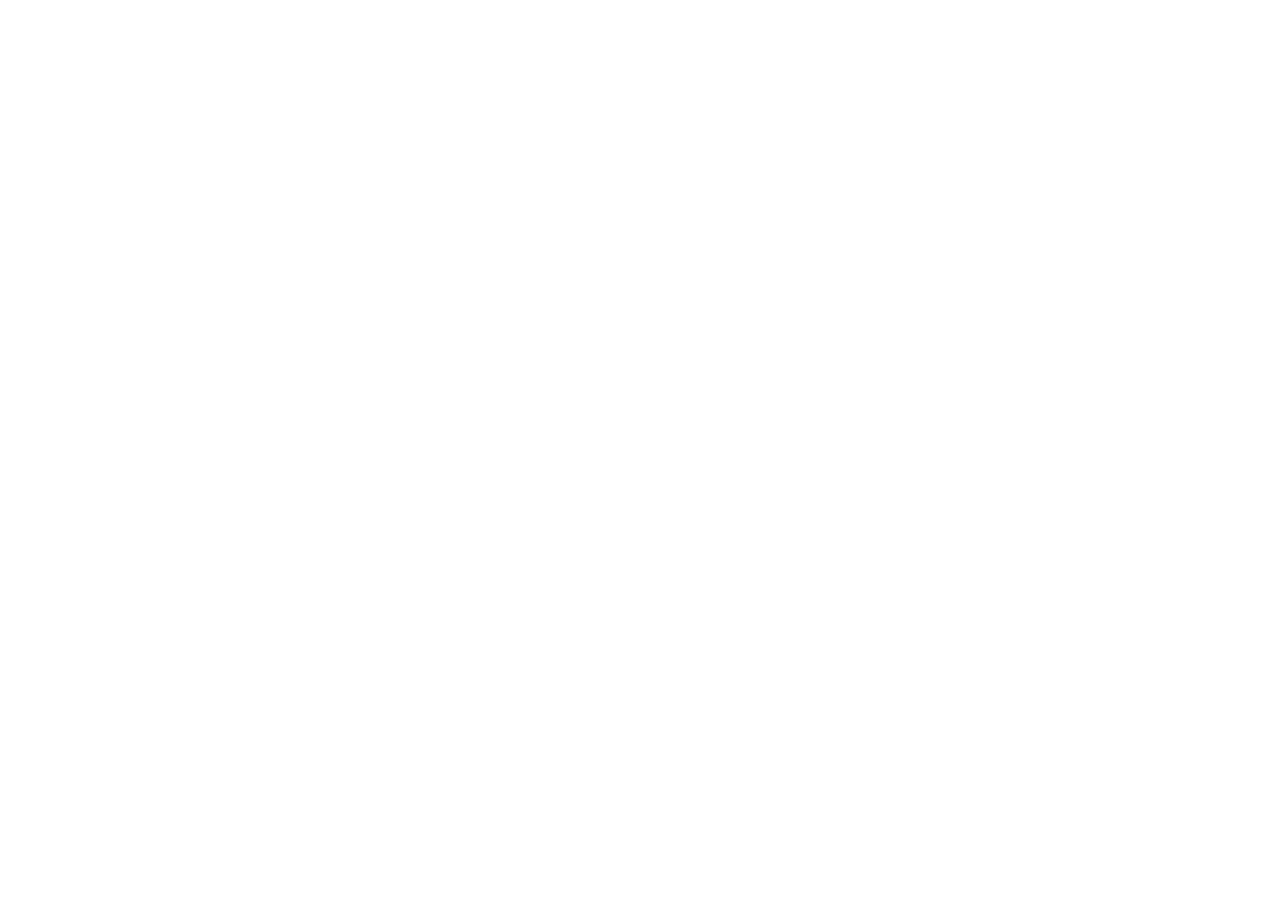
==== index.html @ 7e4e12e6 "初始化" ====
<!DOCTYPE html>
<html lang="en">
<head>
    <meta charset="UTF-8">
    <meta name="viewport" content="width=device-width, initial-scale=1.0">
    <title>Document</title>
</head>
<body>
    
</body>
</html>
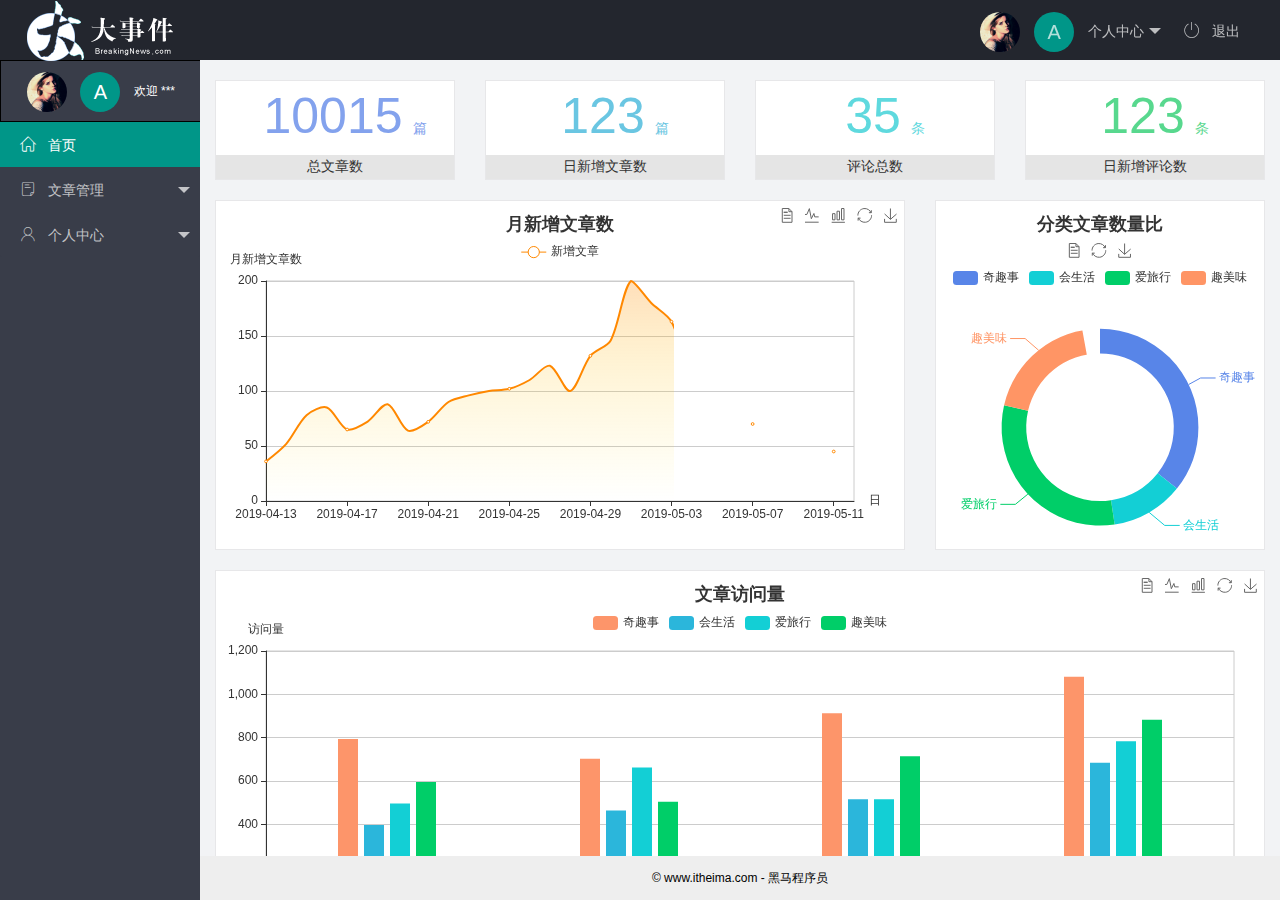
==== commit 80a25590: "主页功能完成" ====
--- a/index.html
+++ b/index.html
@@ -1,11 +1,127 @@
 <!DOCTYPE html>
-<html lang="en">
+<html>
+
 <head>
-    <meta charset="UTF-8">
-    <meta name="viewport" content="width=device-width, initial-scale=1.0">
-    <title>Document</title>
+    <meta charset="utf-8">
+    <meta name="viewport" content="width=device-width, initial-scale=1, maximum-scale=1">
+    <title>大事件-后台主页</title>
+    <!-- 引入 layui.css -->
+    <link rel="stylesheet" href="/assets/lib/layui/css/layui.css">
+    <!-- 引入第三方 图标字体样式 -->
+    <link rel="stylesheet" href="/assets/fonts/iconfont.css">
+    <!-- 引入首页 css -->
+    <link rel="stylesheet" href="/assets/css/index.css">
 </head>
-<body>
-    
+
+<body class="layui-layout-body">
+    <div class="layui-layout layui-layout-admin">
+        <div class="layui-header">
+            <!-- 1. -->
+            <div class="layui-logo">
+                <img src="/assets/images/logo.png" alt="">
+            </div>
+            <!-- 3.头部区域（可配合layui已有的水平导航） -->
+            <ul class="layui-nav layui-layout-right">
+                <li class="layui-nav-item">
+                    <!-- 头像部分 -->
+                    <a href="javascript:;" class="userinfo">
+                        <img src="/assets/images/sample.jpg" class="layui-nav-img">
+                        <span class="text-avatar">A</span>
+                        个人中心
+                       
+                    </a>
+                    <dl class="layui-nav-child">
+                        <dd><a href="">基本资料</a></dd>
+                        <dd><a href="">更换头像</a></dd>
+                        <dd><a href="">重置密码</a></dd>
+                    </dl>
+                </li>
+                <li class="layui-nav-item">
+                    <a href="javascript:;" id="btnLogout">
+                        <span class="iconfont icon-tuichu"></span>
+                        退出
+                    </a>
+                </li>
+            </ul>
+        </div>
+
+        <div class="layui-side layui-bg-black">
+            <div class="layui-side-scroll">
+                 <!-- 头像部分 -->
+                <div  class="userinfo">
+                    <img src="/assets/images/sample.jpg" class="layui-nav-img">
+                    <span class="text-avatar">A</span>
+                    <span id="welcome"> 欢迎 ***</span>
+                </div>
+                <!-- 左侧导航区域（可配合layui已有的垂直导航） -->
+                <ul class="layui-nav layui-nav-tree" lay-shrink="all">
+                    <li class="layui-nav-item layui-this">
+                        <a href="/home/dashboard.html" target="fm">
+                            <span class="iconfont icon-home"></span>
+                            首页
+                        </a>
+                    </li>
+                    <!-- 删除类，不让默认展开：layui-nav-itemed -->
+                    <li class="layui-nav-item">
+                        <a class="" href="javascript:;">
+                            <span class="iconfont icon-16"></span>
+                            文章管理
+                        </a>
+                        <dl class="layui-nav-child">
+                            <dd>
+                                <a href="javascript:;"><i class="layui-icon layui-icon-app"></i>文章类别</a>
+                            </dd>
+                            <dd>
+                                <a href="javascript:;"><i class="layui-icon layui-icon-app"></i>文章列表</a>
+                            </dd>
+                            <dd>
+                                <a href="javascript:;"><i class="layui-icon layui-icon-app"></i>文章发布</a>
+                            </dd>
+                        </dl>
+                    </li>
+                    <li class="layui-nav-item">
+                        <a href="javascript:;">
+                            <span class="iconfont icon-user"></span>
+                            个人中心
+                        </a>
+                        <dl class="layui-nav-child">
+                            <dd>
+                                <a href="javascript:;"><i class="layui-icon layui-icon-app"></i>基本资料</a>
+                            </dd>
+                            <dd>
+                                <a href="javascript:;"><i class="layui-icon layui-icon-app"></i>更换头像</a>
+                            </dd>
+                            <dd>
+                                <a href="javascript:;"><i class="layui-icon layui-icon-app"></i>重置密码</a>
+                            </dd>
+                        </dl>
+                    </li>
+                </ul>
+            </div>
+        </div>
+
+        <div class="layui-body">
+            <!-- 内容主体区域 -->
+            <iframe name="fm" src="/home/dashboard.html" frameborder="0"></iframe>
+        </div>
+
+        <div class="layui-footer">
+            <!-- 底部固定区域 -->
+            © www.itheima.com - 黑马程序员
+        </div>
+    </div>
+
+    <!-- 1.引入 layui.all.js -->
+    <script src="/assets/lib/layui/layui.all.js"></script>
+
+      <!-- 引入jQuery -->
+    <script src="/assets/lib/jquery.js"></script>
+     
+      <!-- 引入webapi -->
+      <script src="/assets/js/baseAPI.js"></script>
+
+       <!-- 引入本地的对应的js -->
+       <script src="/assets/js/index.js"></script>
 </body>
+
 </html>--- a/assets/lib/layui/css/layui.css
+++ b/assets/lib/layui/css/layui.css
@@ -0,0 +1,2 @@
+/** layui-v2.5.5 MIT License By https://www.layui.com */
+ .layui-inline,img{display:inline-block;vertical-align:middle}h1,h2,h3,h4,h5,h6{font-weight:400}.layui-edge,.layui-header,.layui-inline,.layui-main{position:relative}.layui-body,.layui-edge,.layui-elip{overflow:hidden}.layui-btn,.layui-edge,.layui-inline,img{vertical-align:middle}.layui-btn,.layui-disabled,.layui-icon,.layui-unselect{-moz-user-select:none;-webkit-user-select:none;-ms-user-select:none}.layui-elip,.layui-form-checkbox span,.layui-form-pane .layui-form-label{text-overflow:ellipsis;white-space:nowrap}.layui-breadcrumb,.layui-tree-btnGroup{visibility:hidden}blockquote,body,button,dd,div,dl,dt,form,h1,h2,h3,h4,h5,h6,input,li,ol,p,pre,td,textarea,th,ul{margin:0;padding:0;-webkit-tap-highlight-color:rgba(0,0,0,0)}a:active,a:hover{outline:0}img{border:none}li{list-style:none}table{border-collapse:collapse;border-spacing:0}h4,h5,h6{font-size:100%}button,input,optgroup,option,select,textarea{font-family:inherit;font-size:inherit;font-style:inherit;font-weight:inherit;outline:0}pre{white-space:pre-wrap;white-space:-moz-pre-wrap;white-space:-pre-wrap;white-space:-o-pre-wrap;word-wrap:break-word}body{line-height:24px;font:14px Helvetica Neue,Helvetica,PingFang SC,Tahoma,Arial,sans-serif}hr{height:1px;margin:10px 0;border:0;clear:both}a{color:#333;text-decoration:none}a:hover{color:#777}a cite{font-style:normal;*cursor:pointer}.layui-border-box,.layui-border-box *{box-sizing:border-box}.layui-box,.layui-box *{box-sizing:content-box}.layui-clear{clear:both;*zoom:1}.layui-clear:after{content:'\20';clear:both;*zoom:1;display:block;height:0}.layui-inline{*display:inline;*zoom:1}.layui-edge{display:inline-block;width:0;height:0;border-width:6px;border-style:dashed;border-color:transparent}.layui-edge-top{top:-4px;border-bottom-color:#999;border-bottom-style:solid}.layui-edge-right{border-left-color:#999;border-left-style:solid}.layui-edge-bottom{top:2px;border-top-color:#999;border-top-style:solid}.layui-edge-left{border-right-color:#999;border-right-style:solid}.layui-disabled,.layui-disabled:hover{color:#d2d2d2!important;cursor:not-allowed!important}.layui-circle{border-radius:100%}.layui-show{display:block!important}.layui-hide{display:none!important}@font-face{font-family:layui-icon;src:url(../font/iconfont.eot?v=250);src:url(../font/iconfont.eot?v=250#iefix) format('embedded-opentype'),url(../font/iconfont.woff2?v=250) format('woff2'),url(../font/iconfont.woff?v=250) format('woff'),url(../font/iconfont.ttf?v=250) format('truetype'),url(../font/iconfont.svg?v=250#layui-icon) format('svg')}.layui-icon{font-family:layui-icon!important;font-size:16px;font-style:normal;-webkit-font-smoothing:antialiased;-moz-osx-font-smoothing:grayscale}.layui-icon-reply-fill:before{content:"\e611"}.layui-icon-set-fill:before{content:"\e614"}.layui-icon-menu-fill:before{content:"\e60f"}.layui-icon-search:before{content:"\e615"}.layui-icon-share:before{content:"\e641"}.layui-icon-set-sm:before{content:"\e620"}.layui-icon-engine:before{content:"\e628"}.layui-icon-close:before{content:"\1006"}.layui-icon-close-fill:before{content:"\1007"}.layui-icon-chart-screen:before{content:"\e629"}.layui-icon-star:before{content:"\e600"}.layui-icon-circle-dot:before{content:"\e617"}.layui-icon-chat:before{content:"\e606"}.layui-icon-release:before{content:"\e609"}.layui-icon-list:before{content:"\e60a"}.layui-icon-chart:before{content:"\e62c"}.layui-icon-ok-circle:before{content:"\1005"}.layui-icon-layim-theme:before{content:"\e61b"}.layui-icon-table:before{content:"\e62d"}.layui-icon-right:before{content:"\e602"}.layui-icon-left:before{content:"\e603"}.layui-icon-cart-simple:before{content:"\e698"}.layui-icon-face-cry:before{content:"\e69c"}.layui-icon-face-smile:before{content:"\e6af"}.layui-icon-survey:before{content:"\e6b2"}.layui-icon-tree:before{content:"\e62e"}.layui-icon-upload-circle:before{content:"\e62f"}.layui-icon-add-circle:before{content:"\e61f"}.layui-icon-download-circle:before{content:"\e601"}.layui-icon-templeate-1:before{content:"\e630"}.layui-icon-util:before{content:"\e631"}.layui-icon-face-surprised:before{content:"\e664"}.layui-icon-edit:before{content:"\e642"}.layui-icon-speaker:before{content:"\e645"}.layui-icon-down:before{content:"\e61a"}.layui-icon-file:before{content:"\e621"}.layui-icon-layouts:before{content:"\e632"}.layui-icon-rate-half:before{content:"\e6c9"}.layui-icon-add-circle-fine:before{content:"\e608"}.layui-icon-prev-circle:before{content:"\e633"}.layui-icon-read:before{content:"\e705"}.layui-icon-404:before{content:"\e61c"}.layui-icon-carousel:before{content:"\e634"}.layui-icon-help:before{content:"\e607"}.layui-icon-code-circle:before{content:"\e635"}.layui-icon-water:before{content:"\e636"}.layui-icon-username:before{content:"\e66f"}.layui-icon-find-fill:before{content:"\e670"}.layui-icon-about:before{content:"\e60b"}.layui-icon-location:before{content:"\e715"}.layui-icon-up:before{content:"\e619"}.layui-icon-pause:before{content:"\e651"}.layui-icon-date:before{content:"\e637"}.layui-icon-layim-uploadfile:before{content:"\e61d"}.layui-icon-delete:before{content:"\e640"}.layui-icon-play:before{content:"\e652"}.layui-icon-top:before{content:"\e604"}.layui-icon-friends:before{content:"\e612"}.layui-icon-refresh-3:before{content:"\e9aa"}.layui-icon-ok:before{content:"\e605"}.layui-icon-layer:before{content:"\e638"}.layui-icon-face-smile-fine:before{content:"\e60c"}.layui-icon-dollar:before{content:"\e659"}.layui-icon-group:before{content:"\e613"}.layui-icon-layim-download:before{content:"\e61e"}.layui-icon-picture-fine:before{content:"\e60d"}.layui-icon-link:before{content:"\e64c"}.layui-icon-diamond:before{content:"\e735"}.layui-icon-log:before{content:"\e60e"}.layui-icon-rate-solid:before{content:"\e67a"}.layui-icon-fonts-del:before{content:"\e64f"}.layui-icon-unlink:before{content:"\e64d"}.layui-icon-fonts-clear:before{content:"\e639"}.layui-icon-triangle-r:before{content:"\e623"}.layui-icon-circle:before{content:"\e63f"}.layui-icon-radio:before{content:"\e643"}.layui-icon-align-center:before{content:"\e647"}.layui-icon-align-right:before{content:"\e648"}.layui-icon-align-left:before{content:"\e649"}.layui-icon-loading-1:before{content:"\e63e"}.layui-icon-return:before{content:"\e65c"}.layui-icon-fonts-strong:before{content:"\e62b"}.layui-icon-upload:before{content:"\e67c"}.layui-icon-dialogue:before{content:"\e63a"}.layui-icon-video:before{content:"\e6ed"}.layui-icon-headset:before{content:"\e6fc"}.layui-icon-cellphone-fine:before{content:"\e63b"}.layui-icon-add-1:before{content:"\e654"}.layui-icon-face-smile-b:before{content:"\e650"}.layui-icon-fonts-html:before{content:"\e64b"}.layui-icon-form:before{content:"\e63c"}.layui-icon-cart:before{content:"\e657"}.layui-icon-camera-fill:before{content:"\e65d"}.layui-icon-tabs:before{content:"\e62a"}.layui-icon-fonts-code:before{content:"\e64e"}.layui-icon-fire:before{content:"\e756"}.layui-icon-set:before{content:"\e716"}.layui-icon-fonts-u:before{content:"\e646"}.layui-icon-triangle-d:before{content:"\e625"}.layui-icon-tips:before{content:"\e702"}.layui-icon-picture:before{content:"\e64a"}.layui-icon-more-vertical:before{content:"\e671"}.layui-icon-flag:before{content:"\e66c"}.layui-icon-loading:before{content:"\e63d"}.layui-icon-fonts-i:before{content:"\e644"}.layui-icon-refresh-1:before{content:"\e666"}.layui-icon-rmb:before{content:"\e65e"}.layui-icon-home:before{content:"\e68e"}.layui-icon-user:before{content:"\e770"}.layui-icon-notice:before{content:"\e667"}.layui-icon-login-weibo:before{content:"\e675"}.layui-icon-voice:before{content:"\e688"}.layui-icon-upload-drag:before{content:"\e681"}.layui-icon-login-qq:before{content:"\e676"}.layui-icon-snowflake:before{content:"\e6b1"}.layui-icon-file-b:before{content:"\e655"}.layui-icon-template:before{content:"\e663"}.layui-icon-auz:before{content:"\e672"}.layui-icon-console:before{content:"\e665"}.layui-icon-app:before{content:"\e653"}.layui-icon-prev:before{content:"\e65a"}.layui-icon-website:before{content:"\e7ae"}.layui-icon-next:before{content:"\e65b"}.layui-icon-component:before{content:"\e857"}.layui-icon-more:before{content:"\e65f"}.layui-icon-login-wechat:before{content:"\e677"}.layui-icon-shrink-right:before{content:"\e668"}.layui-icon-spread-left:before{content:"\e66b"}.layui-icon-camera:before{content:"\e660"}.layui-icon-note:before{content:"\e66e"}.layui-icon-refresh:before{content:"\e669"}.layui-icon-female:before{content:"\e661"}.layui-icon-male:before{content:"\e662"}.layui-icon-password:before{content:"\e673"}.layui-icon-senior:before{content:"\e674"}.layui-icon-theme:before{content:"\e66a"}.layui-icon-tread:before{content:"\e6c5"}.layui-icon-praise:before{content:"\e6c6"}.layui-icon-star-fill:before{content:"\e658"}.layui-icon-rate:before{content:"\e67b"}.layui-icon-template-1:before{content:"\e656"}.layui-icon-vercode:before{content:"\e679"}.layui-icon-cellphone:before{content:"\e678"}.layui-icon-screen-full:before{content:"\e622"}.layui-icon-screen-restore:before{content:"\e758"}.layui-icon-cols:before{content:"\e610"}.layui-icon-export:before{content:"\e67d"}.layui-icon-print:before{content:"\e66d"}.layui-icon-slider:before{content:"\e714"}.layui-icon-addition:before{content:"\e624"}.layui-icon-subtraction:before{content:"\e67e"}.layui-icon-service:before{content:"\e626"}.layui-icon-transfer:before{content:"\e691"}.layui-main{width:1140px;margin:0 auto}.layui-header{z-index:1000;height:60px}.layui-header a:hover{transition:all .5s;-webkit-transition:all .5s}.layui-side{position:fixed;left:0;top:0;bottom:0;z-index:999;width:200px;overflow-x:hidden}.layui-side-scroll{position:relative;width:220px;height:100%;overflow-x:hidden}.layui-body{position:absolute;left:200px;right:0;top:0;bottom:0;z-index:998;width:auto;overflow-y:auto;box-sizing:border-box}.layui-layout-body{overflow:hidden}.layui-layout-admin .layui-header{background-color:#23262E}.layui-layout-admin .layui-side{top:60px;width:200px;overflow-x:hidden}.layui-layout-admin .layui-body{position:fixed;top:60px;bottom:44px}.layui-layout-admin .layui-main{width:auto;margin:0 15px}.layui-layout-admin .layui-footer{position:fixed;left:200px;right:0;bottom:0;height:44px;line-height:44px;padding:0 15px;background-color:#eee}.layui-layout-admin .layui-logo{position:absolute;left:0;top:0;width:200px;height:100%;line-height:60px;text-align:center;color:#009688;font-size:16px}.layui-layout-admin .layui-header .layui-nav{background:0 0}.layui-layout-left{position:absolute!important;left:200px;top:0}.layui-layout-right{position:absolute!important;right:0;top:0}.layui-container{position:relative;margin:0 auto;padding:0 15px;box-sizing:border-box}.layui-fluid{position:relative;margin:0 auto;padding:0 15px}.layui-row:after,.layui-row:before{content:'';display:block;clear:both}.layui-col-lg1,.layui-col-lg10,.layui-col-lg11,.layui-col-lg12,.layui-col-lg2,.layui-col-lg3,.layui-col-lg4,.layui-col-lg5,.layui-col-lg6,.layui-col-lg7,.layui-col-lg8,.layui-col-lg9,.layui-col-md1,.layui-col-md10,.layui-col-md11,.layui-col-md12,.layui-col-md2,.layui-col-md3,.layui-col-md4,.layui-col-md5,.layui-col-md6,.layui-col-md7,.layui-col-md8,.layui-col-md9,.layui-col-sm1,.layui-col-sm10,.layui-col-sm11,.layui-col-sm12,.layui-col-sm2,.layui-col-sm3,.layui-col-sm4,.layui-col-sm5,.layui-col-sm6,.layui-col-sm7,.layui-col-sm8,.layui-col-sm9,.layui-col-xs1,.layui-col-xs10,.layui-col-xs11,.layui-col-xs12,.layui-col-xs2,.layui-col-xs3,.layui-col-xs4,.layui-col-xs5,.layui-col-xs6,.layui-col-xs7,.layui-col-xs8,.layui-col-xs9{position:relative;display:block;box-sizing:border-box}.layui-col-xs1,.layui-col-xs10,.layui-col-xs11,.layui-col-xs12,.layui-col-xs2,.layui-col-xs3,.layui-col-xs4,.layui-col-xs5,.layui-col-xs6,.layui-col-xs7,.layui-col-xs8,.layui-col-xs9{float:left}.layui-col-xs1{width:8.33333333%}.layui-col-xs2{width:16.66666667%}.layui-col-xs3{width:25%}.layui-col-xs4{width:33.33333333%}.layui-col-xs5{width:41.66666667%}.layui-col-xs6{width:50%}.layui-col-xs7{width:58.33333333%}.layui-col-xs8{width:66.66666667%}.layui-col-xs9{width:75%}.layui-col-xs10{width:83.33333333%}.layui-col-xs11{width:91.66666667%}.layui-col-xs12{width:100%}.layui-col-xs-offset1{margin-left:8.33333333%}.layui-col-xs-offset2{margin-left:16.66666667%}.layui-col-xs-offset3{margin-left:25%}.layui-col-xs-offset4{margin-left:33.33333333%}.layui-col-xs-offset5{margin-left:41.66666667%}.layui-col-xs-offset6{margin-left:50%}.layui-col-xs-offset7{margin-left:58.33333333%}.layui-col-xs-offset8{margin-left:66.66666667%}.layui-col-xs-offset9{margin-left:75%}.layui-col-xs-offset10{margin-left:83.33333333%}.layui-col-xs-offset11{margin-left:91.66666667%}.layui-col-xs-offset12{margin-left:100%}@media screen and (max-width:768px){.layui-hide-xs{display:none!important}.layui-show-xs-block{display:block!important}.layui-show-xs-inline{display:inline!important}.layui-show-xs-inline-block{display:inline-block!important}}@media screen and (min-width:768px){.layui-container{width:750px}.layui-hide-sm{display:none!important}.layui-show-sm-block{display:block!important}.layui-show-sm-inline{display:inline!important}.layui-show-sm-inline-block{display:inline-block!important}.layui-col-sm1,.layui-col-sm10,.layui-col-sm11,.layui-col-sm12,.layui-col-sm2,.layui-col-sm3,.layui-col-sm4,.layui-col-sm5,.layui-col-sm6,.layui-col-sm7,.layui-col-sm8,.layui-col-sm9{float:left}.layui-col-sm1{width:8.33333333%}.layui-col-sm2{width:16.66666667%}.layui-col-sm3{width:25%}.layui-col-sm4{width:33.33333333%}.layui-col-sm5{width:41.66666667%}.layui-col-sm6{width:50%}.layui-col-sm7{width:58.33333333%}.layui-col-sm8{width:66.66666667%}.layui-col-sm9{width:75%}.layui-col-sm10{width:83.33333333%}.layui-col-sm11{width:91.66666667%}.layui-col-sm12{width:100%}.layui-col-sm-offset1{margin-left:8.33333333%}.layui-col-sm-offset2{margin-left:16.66666667%}.layui-col-sm-offset3{margin-left:25%}.layui-col-sm-offset4{margin-left:33.33333333%}.layui-col-sm-offset5{margin-left:41.66666667%}.layui-col-sm-offset6{margin-left:50%}.layui-col-sm-offset7{margin-left:58.33333333%}.layui-col-sm-offset8{margin-left:66.66666667%}.layui-col-sm-offset9{margin-left:75%}.layui-col-sm-offset10{margin-left:83.33333333%}.layui-col-sm-offset11{margin-left:91.66666667%}.layui-col-sm-offset12{margin-left:100%}}@media screen and (min-width:992px){.layui-container{width:970px}.layui-hide-md{display:none!important}.layui-show-md-block{display:block!important}.layui-show-md-inline{display:inline!important}.layui-show-md-inline-block{display:inline-block!important}.layui-col-md1,.layui-col-md10,.layui-col-md11,.layui-col-md12,.layui-col-md2,.layui-col-md3,.layui-col-md4,.layui-col-md5,.layui-col-md6,.layui-col-md7,.layui-col-md8,.layui-col-md9{float:left}.layui-col-md1{width:8.33333333%}.layui-col-md2{width:16.66666667%}.layui-col-md3{width:25%}.layui-col-md4{width:33.33333333%}.layui-col-md5{width:41.66666667%}.layui-col-md6{width:50%}.layui-col-md7{width:58.33333333%}.layui-col-md8{width:66.66666667%}.layui-col-md9{width:75%}.layui-col-md10{width:83.33333333%}.layui-col-md11{width:91.66666667%}.layui-col-md12{width:100%}.layui-col-md-offset1{margin-left:8.33333333%}.layui-col-md-offset2{margin-left:16.66666667%}.layui-col-md-offset3{margin-left:25%}.layui-col-md-offset4{margin-left:33.33333333%}.layui-col-md-offset5{margin-left:41.66666667%}.layui-col-md-offset6{margin-left:50%}.layui-col-md-offset7{margin-left:58.33333333%}.layui-col-md-offset8{margin-left:66.66666667%}.layui-col-md-offset9{margin-left:75%}.layui-col-md-offset10{margin-left:83.33333333%}.layui-col-md-offset11{margin-left:91.66666667%}.layui-col-md-offset12{margin-left:100%}}@media screen and (min-width:1200px){.layui-container{width:1170px}.layui-hide-lg{display:none!important}.layui-show-lg-block{display:block!important}.layui-show-lg-inline{display:inline!important}.layui-show-lg-inline-block{display:inline-block!important}.layui-col-lg1,.layui-col-lg10,.layui-col-lg11,.layui-col-lg12,.layui-col-lg2,.layui-col-lg3,.layui-col-lg4,.layui-col-lg5,.layui-col-lg6,.layui-col-lg7,.layui-col-lg8,.layui-col-lg9{float:left}.layui-col-lg1{width:8.33333333%}.layui-col-lg2{width:16.66666667%}.layui-col-lg3{width:25%}.layui-col-lg4{width:33.33333333%}.layui-col-lg5{width:41.66666667%}.layui-col-lg6{width:50%}.layui-col-lg7{width:58.33333333%}.layui-col-lg8{width:66.66666667%}.layui-col-lg9{width:75%}.layui-col-lg10{width:83.33333333%}.layui-col-lg11{width:91.66666667%}.layui-col-lg12{width:100%}.layui-col-lg-offset1{margin-left:8.33333333%}.layui-col-lg-offset2{margin-left:16.66666667%}.layui-col-lg-offset3{margin-left:25%}.layui-col-lg-offset4{margin-left:33.33333333%}.layui-col-lg-offset5{margin-left:41.66666667%}.layui-col-lg-offset6{margin-left:50%}.layui-col-lg-offset7{margin-left:58.33333333%}.layui-col-lg-offset8{margin-left:66.66666667%}.layui-col-lg-offset9{margin-left:75%}.layui-col-lg-offset10{margin-left:83.33333333%}.layui-col-lg-offset11{margin-left:91.66666667%}.layui-col-lg-offset12{margin-left:100%}}.layui-col-space1{margin:-.5px}.layui-col-space1>*{padding:.5px}.layui-col-space3{margin:-1.5px}.layui-col-space3>*{padding:1.5px}.layui-col-space5{margin:-2.5px}.layui-col-space5>*{padding:2.5px}.layui-col-space8{margin:-3.5px}.layui-col-space8>*{padding:3.5px}.layui-col-space10{margin:-5px}.layui-col-space10>*{padding:5px}.layui-col-space12{margin:-6px}.layui-col-space12>*{padding:6px}.layui-col-space15{margin:-7.5px}.layui-col-space15>*{padding:7.5px}.layui-col-space18{margin:-9px}.layui-col-space18>*{padding:9px}.layui-col-space20{margin:-10px}.layui-col-space20>*{padding:10px}.layui-col-space22{margin:-11px}.layui-col-space22>*{padding:11px}.layui-col-space25{margin:-12.5px}.layui-col-space25>*{padding:12.5px}.layui-col-space30{margin:-15px}.layui-col-space30>*{padding:15px}.layui-btn,.layui-input,.layui-select,.layui-textarea,.layui-upload-button{outline:0;-webkit-appearance:none;transition:all .3s;-webkit-transition:all .3s;box-sizing:border-box}.layui-elem-quote{margin-bottom:10px;padding:15px;line-height:22px;border-left:5px solid #009688;border-radius:0 2px 2px 0;background-color:#f2f2f2}.layui-quote-nm{border-style:solid;border-width:1px 1px 1px 5px;background:0 0}.layui-elem-field{margin-bottom:10px;padding:0;border-width:1px;border-style:solid}.layui-elem-field legend{margin-left:20px;padding:0 10px;font-size:20px;font-weight:300}.layui-field-title{margin:10px 0 20px;border-width:1px 0 0}.layui-field-box{padding:10px 15px}.layui-field-title .layui-field-box{padding:10px 0}.layui-progress{position:relative;height:6px;border-radius:20px;background-color:#e2e2e2}.layui-progress-bar{position:absolute;left:0;top:0;width:0;max-width:100%;height:6px;border-radius:20px;text-align:right;background-color:#5FB878;transition:all .3s;-webkit-transition:all .3s}.layui-progress-big,.layui-progress-big .layui-progress-bar{height:18px;line-height:18px}.layui-progress-text{position:relative;top:-20px;line-height:18px;font-size:12px;color:#666}.layui-progress-big .layui-progress-text{position:static;padding:0 10px;color:#fff}.layui-collapse{border-width:1px;border-style:solid;border-radius:2px}.layui-colla-content,.layui-colla-item{border-top-width:1px;border-top-style:solid}.layui-colla-item:first-child{border-top:none}.layui-colla-title{position:relative;height:42px;line-height:42px;padding:0 15px 0 35px;color:#333;background-color:#f2f2f2;cursor:pointer;font-size:14px;overflow:hidden}.layui-colla-content{display:none;padding:10px 15px;line-height:22px;color:#666}.layui-colla-icon{position:absolute;left:15px;top:0;font-size:14px}.layui-card{margin-bottom:15px;border-radius:2px;background-color:#fff;box-shadow:0 1px 2px 0 rgba(0,0,0,.05)}.layui-card:last-child{margin-bottom:0}.layui-card-header{position:relative;height:42px;line-height:42px;padding:0 15px;border-bottom:1px solid #f6f6f6;color:#333;border-radius:2px 2px 0 0;font-size:14px}.layui-bg-black,.layui-bg-blue,.layui-bg-cyan,.layui-bg-green,.layui-bg-orange,.layui-bg-red{color:#fff!important}.layui-card-body{position:relative;padding:10px 15px;line-height:24px}.layui-card-body[pad15]{padding:15px}.layui-card-body[pad20]{padding:20px}.layui-card-body .layui-table{margin:5px 0}.layui-card .layui-tab{margin:0}.layui-panel-window{position:relative;padding:15px;border-radius:0;border-top:5px solid #E6E6E6;background-color:#fff}.layui-auxiliar-moving{position:fixed;left:0;right:0;top:0;bottom:0;width:100%;height:100%;background:0 0;z-index:9999999999}.layui-form-label,.layui-form-mid,.layui-form-select,.layui-input-block,.layui-input-inline,.layui-textarea{position:relative}.layui-bg-red{background-color:#FF5722!important}.layui-bg-orange{background-color:#FFB800!important}.layui-bg-green{background-color:#009688!important}.layui-bg-cyan{background-color:#2F4056!important}.layui-bg-blue{background-color:#1E9FFF!important}.layui-bg-black{background-color:#393D49!important}.layui-bg-gray{background-color:#eee!important;color:#666!important}.layui-badge-rim,.layui-colla-content,.layui-colla-item,.layui-collapse,.layui-elem-field,.layui-form-pane .layui-form-item[pane],.layui-form-pane .layui-form-label,.layui-input,.layui-layedit,.layui-layedit-tool,.layui-quote-nm,.layui-select,.layui-tab-bar,.layui-tab-card,.layui-tab-title,.layui-tab-title .layui-this:after,.layui-textarea{border-color:#e6e6e6}.layui-timeline-item:before,hr{background-color:#e6e6e6}.layui-text{line-height:22px;font-size:14px;color:#666}.layui-text h1,.layui-text h2,.layui-text h3{font-weight:500;color:#333}.layui-text h1{font-size:30px}.layui-text h2{font-size:24px}.layui-text h3{font-size:18px}.layui-text a:not(.layui-btn){color:#01AAED}.layui-text a:not(.layui-btn):hover{text-decoration:underline}.layui-text ul{padding:5px 0 5px 15px}.layui-text ul li{margin-top:5px;list-style-type:disc}.layui-text em,.layui-word-aux{color:#999!important;padding:0 5px!important}.layui-btn{display:inline-block;height:38px;line-height:38px;padding:0 18px;background-color:#009688;color:#fff;white-space:nowrap;text-align:center;font-size:14px;border:none;border-radius:2px;cursor:pointer}.layui-btn:hover{opacity:.8;filter:alpha(opacity=80);color:#fff}.layui-btn:active{opacity:1;filter:alpha(opacity=100)}.layui-btn+.layui-btn{margin-left:10px}.layui-btn-container{font-size:0}.layui-btn-container .layui-btn{margin-right:10px;margin-bottom:10px}.layui-btn-container .layui-btn+.layui-btn{margin-left:0}.layui-table .layui-btn-container .layui-btn{margin-bottom:9px}.layui-btn-radius{border-radius:100px}.layui-btn .layui-icon{margin-right:3px;font-size:18px;vertical-align:bottom;vertical-align:middle\9}.layui-btn-primary{border:1px solid #C9C9C9;background-color:#fff;color:#555}.layui-btn-primary:hover{border-color:#009688;color:#333}.layui-btn-normal{background-color:#1E9FFF}.layui-btn-warm{background-color:#FFB800}.layui-btn-danger{background-color:#FF5722}.layui-btn-checked{background-color:#5FB878}.layui-btn-disabled,.layui-btn-disabled:active,.layui-btn-disabled:hover{border:1px solid #e6e6e6;background-color:#FBFBFB;color:#C9C9C9;cursor:not-allowed;opacity:1}.layui-btn-lg{height:44px;line-height:44px;padding:0 25px;font-size:16px}.layui-btn-sm{height:30px;line-height:30px;padding:0 10px;font-size:12px}.layui-btn-sm i{font-size:16px!important}.layui-btn-xs{height:22px;line-height:22px;padding:0 5px;font-size:12px}.layui-btn-xs i{font-size:14px!important}.layui-btn-group{display:inline-block;vertical-align:middle;font-size:0}.layui-btn-group .layui-btn{margin-left:0!important;margin-right:0!important;border-left:1px solid rgba(255,255,255,.5);border-radius:0}.layui-btn-group .layui-btn-primary{border-left:none}.layui-btn-group .layui-btn-primary:hover{border-color:#C9C9C9;color:#009688}.layui-btn-group .layui-btn:first-child{border-left:none;border-radius:2px 0 0 2px}.layui-btn-group .layui-btn-primary:first-child{border-left:1px solid #c9c9c9}.layui-btn-group .layui-btn:last-child{border-radius:0 2px 2px 0}.layui-btn-group .layui-btn+.layui-btn{margin-left:0}.layui-btn-group+.layui-btn-group{margin-left:10px}.layui-btn-fluid{width:100%}.layui-input,.layui-select,.layui-textarea{height:38px;line-height:1.3;line-height:38px\9;border-width:1px;border-style:solid;background-color:#fff;border-radius:2px}.layui-input::-webkit-input-placeholder,.layui-select::-webkit-input-placeholder,.layui-textarea::-webkit-input-placeholder{line-height:1.3}.layui-input,.layui-textarea{display:block;width:100%;padding-left:10px}.layui-input:hover,.layui-textarea:hover{border-color:#D2D2D2!important}.layui-input:focus,.layui-textarea:focus{border-color:#C9C9C9!important}.layui-textarea{min-height:100px;height:auto;line-height:20px;padding:6px 10px;resize:vertical}.layui-select{padding:0 10px}.layui-form input[type=checkbox],.layui-form input[type=radio],.layui-form select{display:none}.layui-form [lay-ignore]{display:initial}.layui-form-item{margin-bottom:15px;clear:both;*zoom:1}.layui-form-item:after{content:'\20';clear:both;*zoom:1;display:block;height:0}.layui-form-label{float:left;display:block;padding:9px 15px;width:80px;font-weight:400;line-height:20px;text-align:right}.layui-form-label-col{display:block;float:none;padding:9px 0;line-height:20px;text-align:left}.layui-form-item .layui-inline{margin-bottom:5px;margin-right:10px}.layui-input-block{margin-left:110px;min-height:36px}.layui-input-inline{display:inline-block;vertical-align:middle}.layui-form-item .layui-input-inline{float:left;width:190px;margin-right:10px}.layui-form-text .layui-input-inline{width:auto}.layui-form-mid{float:left;display:block;padding:9px 0!important;line-height:20px;margin-right:10px}.layui-form-danger+.layui-form-select .layui-input,.layui-form-danger:focus{border-color:#FF5722!important}.layui-form-select .layui-input{padding-right:30px;cursor:pointer}.layui-form-select .layui-edge{position:absolute;right:10px;top:50%;margin-top:-3px;cursor:pointer;border-width:6px;border-top-color:#c2c2c2;border-top-style:solid;transition:all .3s;-webkit-transition:all .3s}.layui-form-select dl{display:none;position:absolute;left:0;top:42px;padding:5px 0;z-index:899;min-width:100%;border:1px solid #d2d2d2;max-height:300px;overflow-y:auto;background-color:#fff;border-radius:2px;box-shadow:0 2px 4px rgba(0,0,0,.12);box-sizing:border-box}.layui-form-select dl dd,.layui-form-select dl dt{padding:0 10px;line-height:36px;white-space:nowrap;overflow:hidden;text-overflow:ellipsis}.layui-form-select dl dt{font-size:12px;color:#999}.layui-form-select dl dd{cursor:pointer}.layui-form-select dl dd:hover{background-color:#f2f2f2;-webkit-transition:.5s all;transition:.5s all}.layui-form-select .layui-select-group dd{padding-left:20px}.layui-form-select dl dd.layui-select-tips{padding-left:10px!important;color:#999}.layui-form-select dl dd.layui-this{background-color:#5FB878;color:#fff}.layui-form-checkbox,.layui-form-select dl dd.layui-disabled{background-color:#fff}.layui-form-selected dl{display:block}.layui-form-checkbox,.layui-form-checkbox *,.layui-form-switch{display:inline-block;vertical-align:middle}.layui-form-selected .layui-edge{margin-top:-9px;-webkit-transform:rotate(180deg);transform:rotate(180deg);margin-top:-3px\9}:root .layui-form-selected .layui-edge{margin-top:-9px\0/IE9}.layui-form-selectup dl{top:auto;bottom:42px}.layui-select-none{margin:5px 0;text-align:center;color:#999}.layui-select-disabled .layui-disabled{border-color:#eee!important}.layui-select-disabled .layui-edge{border-top-color:#d2d2d2}.layui-form-checkbox{position:relative;height:30px;line-height:30px;margin-right:10px;padding-right:30px;cursor:pointer;font-size:0;-webkit-transition:.1s linear;transition:.1s linear;box-sizing:border-box}.layui-form-checkbox span{padding:0 10px;height:100%;font-size:14px;border-radius:2px 0 0 2px;background-color:#d2d2d2;color:#fff;overflow:hidden}.layui-form-checkbox:hover span{background-color:#c2c2c2}.layui-form-checkbox i{position:absolute;right:0;top:0;width:30px;height:28px;border:1px solid #d2d2d2;border-left:none;border-radius:0 2px 2px 0;color:#fff;font-size:20px;text-align:center}.layui-form-checkbox:hover i{border-color:#c2c2c2;color:#c2c2c2}.layui-form-checked,.layui-form-checked:hover{border-color:#5FB878}.layui-form-checked span,.layui-form-checked:hover span{background-color:#5FB878}.layui-form-checked i,.layui-form-checked:hover i{color:#5FB878}.layui-form-item .layui-form-checkbox{margin-top:4px}.layui-form-checkbox[lay-skin=primary]{height:auto!important;line-height:normal!important;min-width:18px;min-height:18px;border:none!important;margin-right:0;padding-left:28px;padding-right:0;background:0 0}.layui-form-checkbox[lay-skin=primary] span{padding-left:0;padding-right:15px;line-height:18px;background:0 0;color:#666}.layui-form-checkbox[lay-skin=primary] i{right:auto;left:0;width:16px;height:16px;line-height:16px;border:1px solid #d2d2d2;font-size:12px;border-radius:2px;background-color:#fff;-webkit-transition:.1s linear;transition:.1s linear}.layui-form-checkbox[lay-skin=primary]:hover i{border-color:#5FB878;color:#fff}.layui-form-checked[lay-skin=primary] i{border-color:#5FB878!important;background-color:#5FB878;color:#fff}.layui-checkbox-disbaled[lay-skin=primary] span{background:0 0!important;color:#c2c2c2}.layui-checkbox-disbaled[lay-skin=primary]:hover i{border-color:#d2d2d2}.layui-form-item .layui-form-checkbox[lay-skin=primary]{margin-top:10px}.layui-form-switch{position:relative;height:22px;line-height:22px;min-width:35px;padding:0 5px;margin-top:8px;border:1px solid #d2d2d2;border-radius:20px;cursor:pointer;background-color:#fff;-webkit-transition:.1s linear;transition:.1s linear}.layui-form-switch i{position:absolute;left:5px;top:3px;width:16px;height:16px;border-radius:20px;background-color:#d2d2d2;-webkit-transition:.1s linear;transition:.1s linear}.layui-form-switch em{position:relative;top:0;width:25px;margin-left:21px;padding:0!important;text-align:center!important;color:#999!important;font-style:normal!important;font-size:12px}.layui-form-onswitch{border-color:#5FB878;background-color:#5FB878}.layui-checkbox-disbaled,.layui-checkbox-disbaled i{border-color:#e2e2e2!important}.layui-form-onswitch i{left:100%;margin-left:-21px;background-color:#fff}.layui-form-onswitch em{margin-left:5px;margin-right:21px;color:#fff!important}.layui-checkbox-disbaled span{background-color:#e2e2e2!important}.layui-checkbox-disbaled:hover i{color:#fff!important}[lay-radio]{display:none}.layui-form-radio,.layui-form-radio *{display:inline-block;vertical-align:middle}.layui-form-radio{line-height:28px;margin:6px 10px 0 0;padding-right:10px;cursor:pointer;font-size:0}.layui-form-radio *{font-size:14px}.layui-form-radio>i{margin-right:8px;font-size:22px;color:#c2c2c2}.layui-form-radio>i:hover,.layui-form-radioed>i{color:#5FB878}.layui-radio-disbaled>i{color:#e2e2e2!important}.layui-form-pane .layui-form-label{width:110px;padding:8px 15px;height:38px;line-height:20px;border-width:1px;border-style:solid;border-radius:2px 0 0 2px;text-align:center;background-color:#FBFBFB;overflow:hidden;box-sizing:border-box}.layui-form-pane .layui-input-inline{margin-left:-1px}.layui-form-pane .layui-input-block{margin-left:110px;left:-1px}.layui-form-pane .layui-input{border-radius:0 2px 2px 0}.layui-form-pane .layui-form-text .layui-form-label{float:none;width:100%;border-radius:2px;box-sizing:border-box;text-align:left}.layui-form-pane .layui-form-text .layui-input-inline{display:block;margin:0;top:-1px;clear:both}.layui-form-pane .layui-form-text .layui-input-block{margin:0;left:0;top:-1px}.layui-form-pane .layui-form-text .layui-textarea{min-height:100px;border-radius:0 0 2px 2px}.layui-form-pane .layui-form-checkbox{margin:4px 0 4px 10px}.layui-form-pane .layui-form-radio,.layui-form-pane .layui-form-switch{margin-top:6px;margin-left:10px}.layui-form-pane .layui-form-item[pane]{position:relative;border-width:1px;border-style:solid}.layui-form-pane .layui-form-item[pane] .layui-form-label{position:absolute;left:0;top:0;height:100%;border-width:0 1px 0 0}.layui-form-pane .layui-form-item[pane] .layui-input-inline{margin-left:110px}@media screen and (max-width:450px){.layui-form-item .layui-form-label{text-overflow:ellipsis;overflow:hidden;white-space:nowrap}.layui-form-item .layui-inline{display:block;margin-right:0;margin-bottom:20px;clear:both}.layui-form-item .layui-inline:after{content:'\20';clear:both;display:block;height:0}.layui-form-item .layui-input-inline{display:block;float:none;left:-3px;width:auto;margin:0 0 10px 112px}.layui-form-item .layui-input-inline+.layui-form-mid{margin-left:110px;top:-5px;padding:0}.layui-form-item .layui-form-checkbox{margin-right:5px;margin-bottom:5px}}.layui-layedit{border-width:1px;border-style:solid;border-radius:2px}.layui-layedit-tool{padding:3px 5px;border-bottom-width:1px;border-bottom-style:solid;font-size:0}.layedit-tool-fixed{position:fixed;top:0;border-top:1px solid #e2e2e2}.layui-layedit-tool .layedit-tool-mid,.layui-layedit-tool .layui-icon{display:inline-block;vertical-align:middle;text-align:center;font-size:14px}.layui-layedit-tool .layui-icon{position:relative;width:32px;height:30px;line-height:30px;margin:3px 5px;color:#777;cursor:pointer;border-radius:2px}.layui-layedit-tool .layui-icon:hover{color:#393D49}.layui-layedit-tool .layui-icon:active{color:#000}.layui-layedit-tool .layedit-tool-active{background-color:#e2e2e2;color:#000}.layui-layedit-tool .layui-disabled,.layui-layedit-tool .layui-disabled:hover{color:#d2d2d2;cursor:not-allowed}.layui-layedit-tool .layedit-tool-mid{width:1px;height:18px;margin:0 10px;background-color:#d2d2d2}.layedit-tool-html{width:50px!important;font-size:30px!important}.layedit-tool-b,.layedit-tool-code,.layedit-tool-help{font-size:16px!important}.layedit-tool-d,.layedit-tool-face,.layedit-tool-image,.layedit-tool-unlink{font-size:18px!important}.layedit-tool-image input{position:absolute;font-size:0;left:0;top:0;width:100%;height:100%;opacity:.01;filter:Alpha(opacity=1);cursor:pointer}.layui-layedit-iframe iframe{display:block;width:100%}#LAY_layedit_code{overflow:hidden}.layui-laypage{display:inline-block;*display:inline;*zoom:1;vertical-align:middle;margin:10px 0;font-size:0}.layui-laypage>a:first-child,.layui-laypage>a:first-child em{border-radius:2px 0 0 2px}.layui-laypage>a:last-child,.layui-laypage>a:last-child em{border-radius:0 2px 2px 0}.layui-laypage>:first-child{margin-left:0!important}.layui-laypage>:last-child{margin-right:0!important}.layui-laypage a,.layui-laypage button,.layui-laypage input,.layui-laypage select,.layui-laypage span{border:1px solid #e2e2e2}.layui-laypage a,.layui-laypage span{display:inline-block;*display:inline;*zoom:1;vertical-align:middle;padding:0 15px;height:28px;line-height:28px;margin:0 -1px 5px 0;background-color:#fff;color:#333;font-size:12px}.layui-flow-more a *,.layui-laypage input,.layui-table-view select[lay-ignore]{display:inline-block}.layui-laypage a:hover{color:#009688}.layui-laypage em{font-style:normal}.layui-laypage .layui-laypage-spr{color:#999;font-weight:700}.layui-laypage a{text-decoration:none}.layui-laypage .layui-laypage-curr{position:relative}.layui-laypage .layui-laypage-curr em{position:relative;color:#fff}.layui-laypage .layui-laypage-curr .layui-laypage-em{position:absolute;left:-1px;top:-1px;padding:1px;width:100%;height:100%;background-color:#009688}.layui-laypage-em{border-radius:2px}.layui-laypage-next em,.layui-laypage-prev em{font-family:Sim sun;font-size:16px}.layui-laypage .layui-laypage-count,.layui-laypage .layui-laypage-limits,.layui-laypage .layui-laypage-refresh,.layui-laypage .layui-laypage-skip{margin-left:10px;margin-right:10px;padding:0;border:none}.layui-laypage .layui-laypage-limits,.layui-laypage .layui-laypage-refresh{vertical-align:top}.layui-laypage .layui-laypage-refresh i{font-size:18px;cursor:pointer}.layui-laypage select{height:22px;padding:3px;border-radius:2px;cursor:pointer}.layui-laypage .layui-laypage-skip{height:30px;line-height:30px;color:#999}.layui-laypage button,.layui-laypage input{height:30px;line-height:30px;border-radius:2px;vertical-align:top;background-color:#fff;box-sizing:border-box}.layui-laypage input{width:40px;margin:0 10px;padding:0 3px;text-align:center}.layui-laypage input:focus,.layui-laypage select:focus{border-color:#009688!important}.layui-laypage button{margin-left:10px;padding:0 10px;cursor:pointer}.layui-table,.layui-table-view{margin:10px 0}.layui-flow-more{margin:10px 0;text-align:center;color:#999;font-size:14px}.layui-flow-more a{height:32px;line-height:32px}.layui-flow-more a *{vertical-align:top}.layui-flow-more a cite{padding:0 20px;border-radius:3px;background-color:#eee;color:#333;font-style:normal}.layui-flow-more a cite:hover{opacity:.8}.layui-flow-more a i{font-size:30px;color:#737383}.layui-table{width:100%;background-color:#fff;color:#666}.layui-table tr{transition:all .3s;-webkit-transition:all .3s}.layui-table th{text-align:left;font-weight:400}.layui-table tbody tr:hover,.layui-table thead tr,.layui-table-click,.layui-table-header,.layui-table-hover,.layui-table-mend,.layui-table-patch,.layui-table-tool,.layui-table-total,.layui-table-total tr,.layui-table[lay-even] tr:nth-child(even){background-color:#f2f2f2}.layui-table td,.layui-table th,.layui-table-col-set,.layui-table-fixed-r,.layui-table-grid-down,.layui-table-header,.layui-table-page,.layui-table-tips-main,.layui-table-tool,.layui-table-total,.layui-table-view,.layui-table[lay-skin=line],.layui-table[lay-skin=row]{border-width:1px;border-style:solid;border-color:#e6e6e6}.layui-table td,.layui-table th{position:relative;padding:9px 15px;min-height:20px;line-height:20px;font-size:14px}.layui-table[lay-skin=line] td,.layui-table[lay-skin=line] th{border-width:0 0 1px}.layui-table[lay-skin=row] td,.layui-table[lay-skin=row] th{border-width:0 1px 0 0}.layui-table[lay-skin=nob] td,.layui-table[lay-skin=nob] th{border:none}.layui-table img{max-width:100px}.layui-table[lay-size=lg] td,.layui-table[lay-size=lg] th{padding:15px 30px}.layui-table-view .layui-table[lay-size=lg] .layui-table-cell{height:40px;line-height:40px}.layui-table[lay-size=sm] td,.layui-table[lay-size=sm] th{font-size:12px;padding:5px 10px}.layui-table-view .layui-table[lay-size=sm] .layui-table-cell{height:20px;line-height:20px}.layui-table[lay-data]{display:none}.layui-table-box{position:relative;overflow:hidden}.layui-table-view .layui-table{position:relative;width:auto;margin:0}.layui-table-view .layui-table[lay-skin=line]{border-width:0 1px 0 0}.layui-table-view .layui-table[lay-skin=row]{border-width:0 0 1px}.layui-table-view .layui-table td,.layui-table-view .layui-table th{padding:5px 0;border-top:none;border-left:none}.layui-table-view .layui-table th.layui-unselect .layui-table-cell span{cursor:pointer}.layui-table-view .layui-table td{cursor:default}.layui-table-view .layui-table td[data-edit=text]{cursor:text}.layui-table-view .layui-form-checkbox[lay-skin=primary] i{width:18px;height:18px}.layui-table-view .layui-form-radio{line-height:0;padding:0}.layui-table-view .layui-form-radio>i{margin:0;font-size:20px}.layui-table-init{position:absolute;left:0;top:0;width:100%;height:100%;text-align:center;z-index:110}.layui-table-init .layui-icon{position:absolute;left:50%;top:50%;margin:-15px 0 0 -15px;font-size:30px;color:#c2c2c2}.layui-table-header{border-width:0 0 1px;overflow:hidden}.layui-table-header .layui-table{margin-bottom:-1px}.layui-table-tool .layui-inline[lay-event]{position:relative;width:26px;height:26px;padding:5px;line-height:16px;margin-right:10px;text-align:center;color:#333;border:1px solid #ccc;cursor:pointer;-webkit-transition:.5s all;transition:.5s all}.layui-table-tool .layui-inline[lay-event]:hover{border:1px solid #999}.layui-table-tool-temp{padding-right:120px}.layui-table-tool-self{position:absolute;right:17px;top:10px}.layui-table-tool .layui-table-tool-self .layui-inline[lay-event]{margin:0 0 0 10px}.layui-table-tool-panel{position:absolute;top:29px;left:-1px;padding:5px 0;min-width:150px;min-height:40px;border:1px solid #d2d2d2;text-align:left;overflow-y:auto;background-color:#fff;box-shadow:0 2px 4px rgba(0,0,0,.12)}.layui-table-cell,.layui-table-tool-panel li{overflow:hidden;text-overflow:ellipsis;white-space:nowrap}.layui-table-tool-panel li{padding:0 10px;line-height:30px;-webkit-transition:.5s all;transition:.5s all}.layui-table-tool-panel li .layui-form-checkbox[lay-skin=primary]{width:100%;padding-left:28px}.layui-table-tool-panel li:hover{background-color:#f2f2f2}.layui-table-tool-panel li .layui-form-checkbox[lay-skin=primary] i{position:absolute;left:0;top:0}.layui-table-tool-panel li .layui-form-checkbox[lay-skin=primary] span{padding:0}.layui-table-tool .layui-table-tool-self .layui-table-tool-panel{left:auto;right:-1px}.layui-table-col-set{position:absolute;right:0;top:0;width:20px;height:100%;border-width:0 0 0 1px;background-color:#fff}.layui-table-sort{width:10px;height:20px;margin-left:5px;cursor:pointer!important}.layui-table-sort .layui-edge{position:absolute;left:5px;border-width:5px}.layui-table-sort .layui-table-sort-asc{top:3px;border-top:none;border-bottom-style:solid;border-bottom-color:#b2b2b2}.layui-table-sort .layui-table-sort-asc:hover{border-bottom-color:#666}.layui-table-sort .layui-table-sort-desc{bottom:5px;border-bottom:none;border-top-style:solid;border-top-color:#b2b2b2}.layui-table-sort .layui-table-sort-desc:hover{border-top-color:#666}.layui-table-sort[lay-sort=asc] .layui-table-sort-asc{border-bottom-color:#000}.layui-table-sort[lay-sort=desc] .layui-table-sort-desc{border-top-color:#000}.layui-table-cell{height:28px;line-height:28px;padding:0 15px;position:relative;box-sizing:border-box}.layui-table-cell .layui-form-checkbox[lay-skin=primary]{top:-1px;padding:0}.layui-table-cell .layui-table-link{color:#01AAED}.laytable-cell-checkbox,.laytable-cell-numbers,.laytable-cell-radio,.laytable-cell-space{padding:0;text-align:center}.layui-table-body{position:relative;overflow:auto;margin-right:-1px;margin-bottom:-1px}.layui-table-body .layui-none{line-height:26px;padding:15px;text-align:center;color:#999}.layui-table-fixed{position:absolute;left:0;top:0;z-index:101}.layui-table-fixed .layui-table-body{overflow:hidden}.layui-table-fixed-l{box-shadow:0 -1px 8px rgba(0,0,0,.08)}.layui-table-fixed-r{left:auto;right:-1px;border-width:0 0 0 1px;box-shadow:-1px 0 8px rgba(0,0,0,.08)}.layui-table-fixed-r .layui-table-header{position:relative;overflow:visible}.layui-table-mend{position:absolute;right:-49px;top:0;height:100%;width:50px}.layui-table-tool{position:relative;z-index:890;width:100%;min-height:50px;line-height:30px;padding:10px 15px;border-width:0 0 1px}.layui-table-tool .layui-btn-container{margin-bottom:-10px}.layui-table-page,.layui-table-total{border-width:1px 0 0;margin-bottom:-1px;overflow:hidden}.layui-table-page{position:relative;width:100%;padding:7px 7px 0;height:41px;font-size:12px;white-space:nowrap}.layui-table-page>div{height:26px}.layui-table-page .layui-laypage{margin:0}.layui-table-page .layui-laypage a,.layui-table-page .layui-laypage span{height:26px;line-height:26px;margin-bottom:10px;border:none;background:0 0}.layui-table-page .layui-laypage a,.layui-table-page .layui-laypage span.layui-laypage-curr{padding:0 12px}.layui-table-page .layui-laypage span{margin-left:0;padding:0}.layui-table-page .layui-laypage .layui-laypage-prev{margin-left:-7px!important}.layui-table-page .layui-laypage .layui-laypage-curr .layui-laypage-em{left:0;top:0;padding:0}.layui-table-page .layui-laypage button,.layui-table-page .layui-laypage input{height:26px;line-height:26px}.layui-table-page .layui-laypage input{width:40px}.layui-table-page .layui-laypage button{padding:0 10px}.layui-table-page select{height:18px}.layui-table-patch .layui-table-cell{padding:0;width:30px}.layui-table-edit{position:absolute;left:0;top:0;width:100%;height:100%;padding:0 14px 1px;border-radius:0;box-shadow:1px 1px 20px rgba(0,0,0,.15)}.layui-table-edit:focus{border-color:#5FB878!important}select.layui-table-edit{padding:0 0 0 10px;border-color:#C9C9C9}.layui-table-view .layui-form-checkbox,.layui-table-view .layui-form-radio,.layui-table-view .layui-form-switch{top:0;margin:0;box-sizing:content-box}.layui-table-view .layui-form-checkbox{top:-1px;height:26px;line-height:26px}.layui-table-view .layui-form-checkbox i{height:26px}.layui-table-grid .layui-table-cell{overflow:visible}.layui-table-grid-down{position:absolute;top:0;right:0;width:26px;height:100%;padding:5px 0;border-width:0 0 0 1px;text-align:center;background-color:#fff;color:#999;cursor:pointer}.layui-table-grid-down .layui-icon{position:absolute;top:50%;left:50%;margin:-8px 0 0 -8px}.layui-table-grid-down:hover{background-color:#fbfbfb}body .layui-table-tips .layui-layer-content{background:0 0;padding:0;box-shadow:0 1px 6px rgba(0,0,0,.12)}.layui-table-tips-main{margin:-44px 0 0 -1px;max-height:150px;padding:8px 15px;font-size:14px;overflow-y:scroll;background-color:#fff;color:#666}.layui-table-tips-c{position:absolute;right:-3px;top:-13px;width:20px;height:20px;padding:3px;cursor:pointer;background-color:#666;border-radius:50%;color:#fff}.layui-table-tips-c:hover{background-color:#777}.layui-table-tips-c:before{position:relative;right:-2px}.layui-upload-file{display:none!important;opacity:.01;filter:Alpha(opacity=1)}.layui-upload-drag,.layui-upload-form,.layui-upload-wrap{display:inline-block}.layui-upload-list{margin:10px 0}.layui-upload-choose{padding:0 10px;color:#999}.layui-upload-drag{position:relative;padding:30px;border:1px dashed #e2e2e2;background-color:#fff;text-align:center;cursor:pointer;color:#999}.layui-upload-drag .layui-icon{font-size:50px;color:#009688}.layui-upload-drag[lay-over]{border-color:#009688}.layui-upload-iframe{position:absolute;width:0;height:0;border:0;visibility:hidden}.layui-upload-wrap{position:relative;vertical-align:middle}.layui-upload-wrap .layui-upload-file{display:block!important;position:absolute;left:0;top:0;z-index:10;font-size:100px;width:100%;height:100%;opacity:.01;filter:Alpha(opacity=1);cursor:pointer}.layui-transfer-active,.layui-transfer-box{display:inline-block;vertical-align:middle}.layui-transfer-box,.layui-transfer-header,.layui-transfer-search{border-width:0;border-style:solid;border-color:#e6e6e6}.layui-transfer-box{position:relative;border-width:1px;width:200px;height:360px;border-radius:2px;background-color:#fff}.layui-transfer-box .layui-form-checkbox{width:100%;margin:0!important}.layui-transfer-header{height:38px;line-height:38px;padding:0 10px;border-bottom-width:1px}.layui-transfer-search{position:relative;padding:10px;border-bottom-width:1px}.layui-transfer-search .layui-input{height:32px;padding-left:30px;font-size:12px}.layui-transfer-search .layui-icon-search{position:absolute;left:20px;top:50%;margin-top:-8px;color:#666}.layui-transfer-active{margin:0 15px}.layui-transfer-active .layui-btn{display:block;margin:0;padding:0 15px;background-color:#5FB878;border-color:#5FB878;color:#fff}.layui-transfer-active .layui-btn-disabled{background-color:#FBFBFB;border-color:#e6e6e6;color:#C9C9C9}.layui-transfer-active .layui-btn:first-child{margin-bottom:15px}.layui-transfer-active .layui-btn .layui-icon{margin:0;font-size:14px!important}.layui-transfer-data{padding:5px 0;overflow:auto}.layui-transfer-data li{height:32px;line-height:32px;padding:0 10px}.layui-transfer-data li:hover{background-color:#f2f2f2;transition:.5s all}.layui-transfer-data .layui-none{padding:15px 10px;text-align:center;color:#999}.layui-nav{position:relative;padding:0 20px;background-color:#393D49;color:#fff;border-radius:2px;font-size:0;box-sizing:border-box}.layui-nav *{font-size:14px}.layui-nav .layui-nav-item{position:relative;display:inline-block;*display:inline;*zoom:1;vertical-align:middle;line-height:60px}.layui-nav .layui-nav-item a{display:block;padding:0 20px;color:#fff;color:rgba(255,255,255,.7);transition:all .3s;-webkit-transition:all .3s}.layui-nav .layui-this:after,.layui-nav-bar,.layui-nav-tree .layui-nav-itemed:after{position:absolute;left:0;top:0;width:0;height:5px;background-color:#5FB878;transition:all .2s;-webkit-transition:all .2s}.layui-nav-bar{z-index:1000}.layui-nav .layui-nav-item a:hover,.layui-nav .layui-this a{color:#fff}.layui-nav .layui-this:after{content:'';top:auto;bottom:0;width:100%}.layui-nav-img{width:30px;height:30px;margin-right:10px;border-radius:50%}.layui-nav .layui-nav-more{content:'';width:0;height:0;border-style:solid dashed dashed;border-color:#fff transparent transparent;overflow:hidden;cursor:pointer;transition:all .2s;-webkit-transition:all .2s;position:absolute;top:50%;right:3px;margin-top:-3px;border-width:6px;border-top-color:rgba(255,255,255,.7)}.layui-nav .layui-nav-mored,.layui-nav-itemed>a .layui-nav-more{margin-top:-9px;border-style:dashed dashed solid;border-color:transparent transparent #fff}.layui-nav-child{display:none;position:absolute;left:0;top:65px;min-width:100%;line-height:36px;padding:5px 0;box-shadow:0 2px 4px rgba(0,0,0,.12);border:1px solid #d2d2d2;background-color:#fff;z-index:100;border-radius:2px;white-space:nowrap}.layui-nav .layui-nav-child a{color:#333}.layui-nav .layui-nav-child a:hover{background-color:#f2f2f2;color:#000}.layui-nav-child dd{position:relative}.layui-nav .layui-nav-child dd.layui-this a,.layui-nav-child dd.layui-this{background-color:#5FB878;color:#fff}.layui-nav-child dd.layui-this:after{display:none}.layui-nav-tree{width:200px;padding:0}.layui-nav-tree .layui-nav-item{display:block;width:100%;line-height:45px}.layui-nav-tree .layui-nav-item a{position:relative;height:45px;line-height:45px;text-overflow:ellipsis;overflow:hidden;white-space:nowrap}.layui-nav-tree .layui-nav-item a:hover{background-color:#4E5465}.layui-nav-tree .layui-nav-bar{width:5px;height:0;background-color:#009688}.layui-nav-tree .layui-nav-child dd.layui-this,.layui-nav-tree .layui-nav-child dd.layui-this a,.layui-nav-tree .layui-this,.layui-nav-tree .layui-this>a,.layui-nav-tree .layui-this>a:hover{background-color:#009688;color:#fff}.layui-nav-tree .layui-this:after{display:none}.layui-nav-itemed>a,.layui-nav-tree .layui-nav-title a,.layui-nav-tree .layui-nav-title a:hover{color:#fff!important}.layui-nav-tree .layui-nav-child{position:relative;z-index:0;top:0;border:none;box-shadow:none}.layui-nav-tree .layui-nav-child a{height:40px;line-height:40px;color:#fff;color:rgba(255,255,255,.7)}.layui-nav-tree .layui-nav-child,.layui-nav-tree .layui-nav-child a:hover{background:0 0;color:#fff}.layui-nav-tree .layui-nav-more{right:10px}.layui-nav-itemed>.layui-nav-child{display:block;padding:0;background-color:rgba(0,0,0,.3)!important}.layui-nav-itemed>.layui-nav-child>.layui-this>.layui-nav-child{display:block}.layui-nav-side{position:fixed;top:0;bottom:0;left:0;overflow-x:hidden;z-index:999}.layui-bg-blue .layui-nav-bar,.layui-bg-blue .layui-nav-itemed:after,.layui-bg-blue .layui-this:after{background-color:#93D1FF}.layui-bg-blue .layui-nav-child dd.layui-this{background-color:#1E9FFF}.layui-bg-blue .layui-nav-itemed>a,.layui-nav-tree.layui-bg-blue .layui-nav-title a,.layui-nav-tree.layui-bg-blue .layui-nav-title a:hover{background-color:#007DDB!important}.layui-breadcrumb{font-size:0}.layui-breadcrumb>*{font-size:14px}.layui-breadcrumb a{color:#999!important}.layui-breadcrumb a:hover{color:#5FB878!important}.layui-breadcrumb a cite{color:#666;font-style:normal}.layui-breadcrumb span[lay-separator]{margin:0 10px;color:#999}.layui-tab{margin:10px 0;text-align:left!important}.layui-tab[overflow]>.layui-tab-title{overflow:hidden}.layui-tab-title{position:relative;left:0;height:40px;white-space:nowrap;font-size:0;border-bottom-width:1px;border-bottom-style:solid;transition:all .2s;-webkit-transition:all .2s}.layui-tab-title li{display:inline-block;*display:inline;*zoom:1;vertical-align:middle;font-size:14px;transition:all .2s;-webkit-transition:all .2s;position:relative;line-height:40px;min-width:65px;padding:0 15px;text-align:center;cursor:pointer}.layui-tab-title li a{display:block}.layui-tab-title .layui-this{color:#000}.layui-tab-title .layui-this:after{position:absolute;left:0;top:0;content:'';width:100%;height:41px;border-width:1px;border-style:solid;border-bottom-color:#fff;border-radius:2px 2px 0 0;box-sizing:border-box;pointer-events:none}.layui-tab-bar{position:absolute;right:0;top:0;z-index:10;width:30px;height:39px;line-height:39px;border-width:1px;border-style:solid;border-radius:2px;text-align:center;background-color:#fff;cursor:pointer}.layui-tab-bar .layui-icon{position:relative;display:inline-block;top:3px;transition:all .3s;-webkit-transition:all .3s}.layui-tab-item{display:none}.layui-tab-more{padding-right:30px;height:auto!important;white-space:normal!important}.layui-tab-more li.layui-this:after{border-bottom-color:#e2e2e2;border-radius:2px}.layui-tab-more .layui-tab-bar .layui-icon{top:-2px;top:3px\9;-webkit-transform:rotate(180deg);transform:rotate(180deg)}:root .layui-tab-more .layui-tab-bar .layui-icon{top:-2px\0/IE9}.layui-tab-content{padding:10px}.layui-tab-title li .layui-tab-close{position:relative;display:inline-block;width:18px;height:18px;line-height:20px;margin-left:8px;top:1px;text-align:center;font-size:14px;color:#c2c2c2;transition:all .2s;-webkit-transition:all .2s}.layui-tab-title li .layui-tab-close:hover{border-radius:2px;background-color:#FF5722;color:#fff}.layui-tab-brief>.layui-tab-title .layui-this{color:#009688}.layui-tab-brief>.layui-tab-more li.layui-this:after,.layui-tab-brief>.layui-tab-title .layui-this:after{border:none;border-radius:0;border-bottom:2px solid #5FB878}.layui-tab-brief[overflow]>.layui-tab-title .layui-this:after{top:-1px}.layui-tab-card{border-width:1px;border-style:solid;border-radius:2px;box-shadow:0 2px 5px 0 rgba(0,0,0,.1)}.layui-tab-card>.layui-tab-title{background-color:#f2f2f2}.layui-tab-card>.layui-tab-title li{margin-right:-1px;margin-left:-1px}.layui-tab-card>.layui-tab-title .layui-this{background-color:#fff}.layui-tab-card>.layui-tab-title .layui-this:after{border-top:none;border-width:1px;border-bottom-color:#fff}.layui-tab-card>.layui-tab-title .layui-tab-bar{height:40px;line-height:40px;border-radius:0;border-top:none;border-right:none}.layui-tab-card>.layui-tab-more .layui-this{background:0 0;color:#5FB878}.layui-tab-card>.layui-tab-more .layui-this:after{border:none}.layui-timeline{padding-left:5px}.layui-timeline-item{position:relative;padding-bottom:20px}.layui-timeline-axis{position:absolute;left:-5px;top:0;z-index:10;width:20px;height:20px;line-height:20px;background-color:#fff;color:#5FB878;border-radius:50%;text-align:center;cursor:pointer}.layui-timeline-axis:hover{color:#FF5722}.layui-timeline-item:before{content:'';position:absolute;left:5px;top:0;z-index:0;width:1px;height:100%}.layui-timeline-item:last-child:before{display:none}.layui-timeline-item:first-child:before{display:block}.layui-timeline-content{padding-left:25px}.layui-timeline-title{position:relative;margin-bottom:10px}.layui-badge,.layui-badge-dot,.layui-badge-rim{position:relative;display:inline-block;padding:0 6px;font-size:12px;text-align:center;background-color:#FF5722;color:#fff;border-radius:2px}.layui-badge{height:18px;line-height:18px}.layui-badge-dot{width:8px;height:8px;padding:0;border-radius:50%}.layui-badge-rim{height:18px;line-height:18px;border-width:1px;border-style:solid;background-color:#fff;color:#666}.layui-btn .layui-badge,.layui-btn .layui-badge-dot{margin-left:5px}.layui-nav .layui-badge,.layui-nav .layui-badge-dot{position:absolute;top:50%;margin:-8px 6px 0}.layui-tab-title .layui-badge,.layui-tab-title .layui-badge-dot{left:5px;top:-2px}.layui-carousel{position:relative;left:0;top:0;background-color:#f8f8f8}.layui-carousel>[carousel-item]{position:relative;width:100%;height:100%;overflow:hidden}.layui-carousel>[carousel-item]:before{position:absolute;content:'\e63d';left:50%;top:50%;width:100px;line-height:20px;margin:-10px 0 0 -50px;text-align:center;color:#c2c2c2;font-family:layui-icon!important;font-size:30px;font-style:normal;-webkit-font-smoothing:antialiased;-moz-osx-font-smoothing:grayscale}.layui-carousel>[carousel-item]>*{display:none;position:absolute;left:0;top:0;width:100%;height:100%;background-color:#f8f8f8;transition-duration:.3s;-webkit-transition-duration:.3s}.layui-carousel-updown>*{-webkit-transition:.3s ease-in-out up;transition:.3s ease-in-out up}.layui-carousel-arrow{display:none\9;opacity:0;position:absolute;left:10px;top:50%;margin-top:-18px;width:36px;height:36px;line-height:36px;text-align:center;font-size:20px;border:0;border-radius:50%;background-color:rgba(0,0,0,.2);color:#fff;-webkit-transition-duration:.3s;transition-duration:.3s;cursor:pointer}.layui-carousel-arrow[lay-type=add]{left:auto!important;right:10px}.layui-carousel:hover .layui-carousel-arrow[lay-type=add],.layui-carousel[lay-arrow=always] .layui-carousel-arrow[lay-type=add]{right:20px}.layui-carousel[lay-arrow=always] .layui-carousel-arrow{opacity:1;left:20px}.layui-carousel[lay-arrow=none] .layui-carousel-arrow{display:none}.layui-carousel-arrow:hover,.layui-carousel-ind ul:hover{background-color:rgba(0,0,0,.35)}.layui-carousel:hover .layui-carousel-arrow{display:block\9;opacity:1;left:20px}.layui-carousel-ind{position:relative;top:-35px;width:100%;line-height:0!important;text-align:center;font-size:0}.layui-carousel[lay-indicator=outside]{margin-bottom:30px}.layui-carousel[lay-indicator=outside] .layui-carousel-ind{top:10px}.layui-carousel[lay-indicator=outside] .layui-carousel-ind ul{background-color:rgba(0,0,0,.5)}.layui-carousel[lay-indicator=none] .layui-carousel-ind{display:none}.layui-carousel-ind ul{display:inline-block;padding:5px;background-color:rgba(0,0,0,.2);border-radius:10px;-webkit-transition-duration:.3s;transition-duration:.3s}.layui-carousel-ind li{display:inline-block;width:10px;height:10px;margin:0 3px;font-size:14px;background-color:#e2e2e2;background-color:rgba(255,255,255,.5);border-radius:50%;cursor:pointer;-webkit-transition-duration:.3s;transition-duration:.3s}.layui-carousel-ind li:hover{background-color:rgba(255,255,255,.7)}.layui-carousel-ind li.layui-this{background-color:#fff}.layui-carousel>[carousel-item]>.layui-carousel-next,.layui-carousel>[carousel-item]>.layui-carousel-prev,.layui-carousel>[carousel-item]>.layui-this{display:block}.layui-carousel>[carousel-item]>.layui-this{left:0}.layui-carousel>[carousel-item]>.layui-carousel-prev{left:-100%}.layui-carousel>[carousel-item]>.layui-carousel-next{left:100%}.layui-carousel>[carousel-item]>.layui-carousel-next.layui-carousel-left,.layui-carousel>[carousel-item]>.layui-carousel-prev.layui-carousel-right{left:0}.layui-carousel>[carousel-item]>.layui-this.layui-carousel-left{left:-100%}.layui-carousel>[carousel-item]>.layui-this.layui-carousel-right{left:100%}.layui-carousel[lay-anim=updown] .layui-carousel-arrow{left:50%!important;top:20px;margin:0 0 0 -18px}.layui-carousel[lay-anim=updown]>[carousel-item]>*,.layui-carousel[lay-anim=fade]>[carousel-item]>*{left:0!important}.layui-carousel[lay-anim=updown] .layui-carousel-arrow[lay-type=add]{top:auto!important;bottom:20px}.layui-carousel[lay-anim=updown] .layui-carousel-ind{position:absolute;top:50%;right:20px;width:auto;height:auto}.layui-carousel[lay-anim=updown] .layui-carousel-ind ul{padding:3px 5px}.layui-carousel[lay-anim=updown] .layui-carousel-ind li{display:block;margin:6px 0}.layui-carousel[lay-anim=updown]>[carousel-item]>.layui-this{top:0}.layui-carousel[lay-anim=updown]>[carousel-item]>.layui-carousel-prev{top:-100%}.layui-carousel[lay-anim=updown]>[carousel-item]>.layui-carousel-next{top:100%}.layui-carousel[lay-anim=updown]>[carousel-item]>.layui-carousel-next.layui-carousel-left,.layui-carousel[lay-anim=updown]>[carousel-item]>.layui-carousel-prev.layui-carousel-right{top:0}.layui-carousel[lay-anim=updown]>[carousel-item]>.layui-this.layui-carousel-left{top:-100%}.layui-carousel[lay-anim=updown]>[carousel-item]>.layui-this.layui-carousel-right{top:100%}.layui-carousel[lay-anim=fade]>[carousel-item]>.layui-carousel-next,.layui-carousel[lay-anim=fade]>[carousel-item]>.layui-carousel-prev{opacity:0}.layui-carousel[lay-anim=fade]>[carousel-item]>.layui-carousel-next.layui-carousel-left,.layui-carousel[lay-anim=fade]>[carousel-item]>.layui-carousel-prev.layui-carousel-right{opacity:1}.layui-carousel[lay-anim=fade]>[carousel-item]>.layui-this.layui-carousel-left,.layui-carousel[lay-anim=fade]>[carousel-item]>.layui-this.layui-carousel-right{opacity:0}.layui-fixbar{position:fixed;right:15px;bottom:15px;z-index:999999}.layui-fixbar li{width:50px;height:50px;line-height:50px;margin-bottom:1px;text-align:center;cursor:pointer;font-size:30px;background-color:#9F9F9F;color:#fff;border-radius:2px;opacity:.95}.layui-fixbar li:hover{opacity:.85}.layui-fixbar li:active{opacity:1}.layui-fixbar .layui-fixbar-top{display:none;font-size:40px}body .layui-util-face{border:none;background:0 0}body .layui-util-face .layui-layer-content{padding:0;background-color:#fff;color:#666;box-shadow:none}.layui-util-face .layui-layer-TipsG{display:none}.layui-util-face ul{position:relative;width:372px;padding:10px;border:1px solid #D9D9D9;background-color:#fff;box-shadow:0 0 20px rgba(0,0,0,.2)}.layui-util-face ul li{cursor:pointer;float:left;border:1px solid #e8e8e8;height:22px;width:26px;overflow:hidden;margin:-1px 0 0 -1px;padding:4px 2px;text-align:center}.layui-util-face ul li:hover{position:relative;z-index:2;border:1px solid #eb7350;background:#fff9ec}.layui-code{position:relative;margin:10px 0;padding:15px;line-height:20px;border:1px solid #ddd;border-left-width:6px;background-color:#F2F2F2;color:#333;font-family:Courier New;font-size:12px}.layui-rate,.layui-rate *{display:inline-block;vertical-align:middle}.layui-rate{padding:10px 5px 10px 0;font-size:0}.layui-rate li i.layui-icon{font-size:20px;color:#FFB800;margin-right:5px;transition:all .3s;-webkit-transition:all .3s}.layui-rate li i:hover{cursor:pointer;transform:scale(1.12);-webkit-transform:scale(1.12)}.layui-rate[readonly] li i:hover{cursor:default;transform:scale(1)}.layui-colorpicker{width:26px;height:26px;border:1px solid #e6e6e6;padding:5px;border-radius:2px;line-height:24px;display:inline-block;cursor:pointer;transition:all .3s;-webkit-transition:all .3s}.layui-colorpicker:hover{border-color:#d2d2d2}.layui-colorpicker.layui-colorpicker-lg{width:34px;height:34px;line-height:32px}.layui-colorpicker.layui-colorpicker-sm{width:24px;height:24px;line-height:22px}.layui-colorpicker.layui-colorpicker-xs{width:22px;height:22px;line-height:20px}.layui-colorpicker-trigger-bgcolor{display:block;background:url([data-uri]);border-radius:2px}.layui-colorpicker-trigger-span{display:block;height:100%;box-sizing:border-box;border:1px solid rgba(0,0,0,.15);border-radius:2px;text-align:center}.layui-colorpicker-trigger-i{display:inline-block;color:#FFF;font-size:12px}.layui-colorpicker-trigger-i.layui-icon-close{color:#999}.layui-colorpicker-main{position:absolute;z-index:66666666;width:280px;padding:7px;background:#FFF;border:1px solid #d2d2d2;border-radius:2px;box-shadow:0 2px 4px rgba(0,0,0,.12)}.layui-colorpicker-main-wrapper{height:180px;position:relative}.layui-colorpicker-basis{width:260px;height:100%;position:relative}.layui-colorpicker-basis-white{width:100%;height:100%;position:absolute;top:0;left:0;background:linear-gradient(90deg,#FFF,hsla(0,0%,100%,0))}.layui-colorpicker-basis-black{width:100%;height:100%;position:absolute;top:0;left:0;background:linear-gradient(0deg,#000,transparent)}.layui-colorpicker-basis-cursor{width:10px;height:10px;border:1px solid #FFF;border-radius:50%;position:absolute;top:-3px;right:-3px;cursor:pointer}.layui-colorpicker-side{position:absolute;top:0;right:0;width:12px;height:100%;background:linear-gradient(red,#FF0,#0F0,#0FF,#00F,#F0F,red)}.layui-colorpicker-side-slider{width:100%;height:5px;box-shadow:0 0 1px #888;box-sizing:border-box;background:#FFF;border-radius:1px;border:1px solid #f0f0f0;cursor:pointer;position:absolute;left:0}.layui-colorpicker-main-alpha{display:none;height:12px;margin-top:7px;background:url([data-uri])}.layui-colorpicker-alpha-bgcolor{height:100%;position:relative}.layui-colorpicker-alpha-slider{width:5px;height:100%;box-shadow:0 0 1px #888;box-sizing:border-box;background:#FFF;border-radius:1px;border:1px solid #f0f0f0;cursor:pointer;position:absolute;top:0}.layui-colorpicker-main-pre{padding-top:7px;font-size:0}.layui-colorpicker-pre{width:20px;height:20px;border-radius:2px;display:inline-block;margin-left:6px;margin-bottom:7px;cursor:pointer}.layui-colorpicker-pre:nth-child(11n+1){margin-left:0}.layui-colorpicker-pre-isalpha{background:url([data-uri])}.layui-colorpicker-pre.layui-this{box-shadow:0 0 3px 2px rgba(0,0,0,.15)}.layui-colorpicker-pre>div{height:100%;border-radius:2px}.layui-colorpicker-main-input{text-align:right;padding-top:7px}.layui-colorpicker-main-input .layui-btn-container .layui-btn{margin:0 0 0 10px}.layui-colorpicker-main-input div.layui-inline{float:left;margin-right:10px;font-size:14px}.layui-colorpicker-main-input input.layui-input{width:150px;height:30px;color:#666}.layui-slider{height:4px;background:#e2e2e2;border-radius:3px;position:relative;cursor:pointer}.layui-slider-bar{border-radius:3px;position:absolute;height:100%}.layui-slider-step{position:absolute;top:0;width:4px;height:4px;border-radius:50%;background:#FFF;-webkit-transform:translateX(-50%);transform:translateX(-50%)}.layui-slider-wrap{width:36px;height:36px;position:absolute;top:-16px;-webkit-transform:translateX(-50%);transform:translateX(-50%);z-index:10;text-align:center}.layui-slider-wrap-btn{width:12px;height:12px;border-radius:50%;background:#FFF;display:inline-block;vertical-align:middle;cursor:pointer;transition:.3s}.layui-slider-wrap:after{content:"";height:100%;display:inline-block;vertical-align:middle}.layui-slider-wrap-btn.layui-slider-hover,.layui-slider-wrap-btn:hover{transform:scale(1.2)}.layui-slider-wrap-btn.layui-disabled:hover{transform:scale(1)!important}.layui-slider-tips{position:absolute;top:-42px;z-index:66666666;white-space:nowrap;display:none;-webkit-transform:translateX(-50%);transform:translateX(-50%);color:#FFF;background:#000;border-radius:3px;height:25px;line-height:25px;padding:0 10px}.layui-slider-tips:after{content:'';position:absolute;bottom:-12px;left:50%;margin-left:-6px;width:0;height:0;border-width:6px;border-style:solid;border-color:#000 transparent transparent}.layui-slider-input{width:70px;height:32px;border:1px solid #e6e6e6;border-radius:3px;font-size:16px;line-height:32px;position:absolute;right:0;top:-15px}.layui-slider-input-btn{display:none;position:absolute;top:0;right:0;width:20px;height:100%;border-left:1px solid #d2d2d2}.layui-slider-input-btn i{cursor:pointer;position:absolute;right:0;bottom:0;width:20px;height:50%;font-size:12px;line-height:16px;text-align:center;color:#999}.layui-slider-input-btn i:first-child{top:0;border-bottom:1px solid #d2d2d2}.layui-slider-input-txt{height:100%;font-size:14px}.layui-slider-input-txt input{height:100%;border:none}.layui-slider-input-btn i:hover{color:#009688}.layui-slider-vertical{width:4px;margin-left:34px}.layui-slider-vertical .layui-slider-bar{width:4px}.layui-slider-vertical .layui-slider-step{top:auto;left:0;-webkit-transform:translateY(50%);transform:translateY(50%)}.layui-slider-vertical .layui-slider-wrap{top:auto;left:-16px;-webkit-transform:translateY(50%);transform:translateY(50%)}.layui-slider-vertical .layui-slider-tips{top:auto;left:2px}@media \0screen{.layui-slider-wrap-btn{margin-left:-20px}.layui-slider-vertical .layui-slider-wrap-btn{margin-left:0;margin-bottom:-20px}.layui-slider-vertical .layui-slider-tips{margin-left:-8px}.layui-slider>span{margin-left:8px}}.layui-tree{line-height:22px}.layui-tree .layui-form-checkbox{margin:0!important}.layui-tree-set{width:100%;position:relative}.layui-tree-pack{display:none;padding-left:20px;position:relative}.layui-tree-iconClick,.layui-tree-main{display:inline-block;vertical-align:middle}.layui-tree-line .layui-tree-pack{padding-left:27px}.layui-tree-line .layui-tree-set .layui-tree-set:after{content:'';position:absolute;top:14px;left:-9px;width:17px;height:0;border-top:1px dotted #c0c4cc}.layui-tree-entry{position:relative;padding:3px 0;height:20px;white-space:nowrap}.layui-tree-entry:hover{background-color:#eee}.layui-tree-line .layui-tree-entry:hover{background-color:rgba(0,0,0,0)}.layui-tree-line .layui-tree-entry:hover .layui-tree-txt{color:#999;text-decoration:underline;transition:.3s}.layui-tree-main{cursor:pointer;padding-right:10px}.layui-tree-line .layui-tree-set:before{content:'';position:absolute;top:0;left:-9px;width:0;height:100%;border-left:1px dotted #c0c4cc}.layui-tree-line .layui-tree-set.layui-tree-setLineShort:before{height:13px}.layui-tree-line .layui-tree-set.layui-tree-setHide:before{height:0}.layui-tree-iconClick{position:relative;height:20px;line-height:20px;margin:0 10px;color:#c0c4cc}.layui-tree-icon{height:12px;line-height:12px;width:12px;text-align:center;border:1px solid #c0c4cc}.layui-tree-iconClick .layui-icon{font-size:18px}.layui-tree-icon .layui-icon{font-size:12px;color:#666}.layui-tree-iconArrow{padding:0 5px}.layui-tree-iconArrow:after{content:'';position:absolute;left:4px;top:3px;z-index:100;width:0;height:0;border-width:5px;border-style:solid;border-color:transparent transparent transparent #c0c4cc;transition:.5s}.layui-tree-btnGroup,.layui-tree-editInput{position:relative;vertical-align:middle;display:inline-block}.layui-tree-spread>.layui-tree-entry>.layui-tree-iconClick>.layui-tree-iconArrow:after{transform:rotate(90deg) translate(3px,4px)}.layui-tree-txt{display:inline-block;vertical-align:middle;color:#555}.layui-tree-search{margin-bottom:15px;color:#666}.layui-tree-btnGroup .layui-icon{display:inline-block;vertical-align:middle;padding:0 2px;cursor:pointer}.layui-tree-btnGroup .layui-icon:hover{color:#999;transition:.3s}.layui-tree-entry:hover .layui-tree-btnGroup{visibility:visible}.layui-tree-editInput{height:20px;line-height:20px;padding:0 3px;border:none;background-color:rgba(0,0,0,.05)}.layui-tree-emptyText{text-align:center;color:#999}.layui-anim{-webkit-animation-duration:.3s;animation-duration:.3s;-webkit-animation-fill-mode:both;animation-fill-mode:both}.layui-anim.layui-icon{display:inline-block}.layui-anim-loop{-webkit-animation-iteration-count:infinite;animation-iteration-count:infinite}.layui-trans,.layui-trans a{transition:all .3s;-webkit-transition:all .3s}@-webkit-keyframes layui-rotate{from{-webkit-transform:rotate(0)}to{-webkit-transform:rotate(360deg)}}@keyframes layui-rotate{from{transform:rotate(0)}to{transform:rotate(360deg)}}.layui-anim-rotate{-webkit-animation-name:layui-rotate;animation-name:layui-rotate;-webkit-animation-duration:1s;animation-duration:1s;-webkit-animation-timing-function:linear;animation-timing-function:linear}@-webkit-keyframes layui-up{from{-webkit-transform:translate3d(0,100%,0);opacity:.3}to{-webkit-transform:translate3d(0,0,0);opacity:1}}@keyframes layui-up{from{transform:translate3d(0,100%,0);opacity:.3}to{transform:translate3d(0,0,0);opacity:1}}.layui-anim-up{-webkit-animation-name:layui-up;animation-name:layui-up}@-webkit-keyframes layui-upbit{from{-webkit-transform:translate3d(0,30px,0);opacity:.3}to{-webkit-transform:translate3d(0,0,0);opacity:1}}@keyframes layui-upbit{from{transform:translate3d(0,30px,0);opacity:.3}to{transform:translate3d(0,0,0);opacity:1}}.layui-anim-upbit{-webkit-animation-name:layui-upbit;animation-name:layui-upbit}@-webkit-keyframes layui-scale{0%{opacity:.3;-webkit-transform:scale(.5)}100%{opacity:1;-webkit-transform:scale(1)}}@keyframes layui-scale{0%{opacity:.3;-ms-transform:scale(.5);transform:scale(.5)}100%{opacity:1;-ms-transform:scale(1);transform:scale(1)}}.layui-anim-scale{-webkit-animation-name:layui-scale;animation-name:layui-scale}@-webkit-keyframes layui-scale-spring{0%{opacity:.5;-webkit-transform:scale(.5)}80%{opacity:.8;-webkit-transform:scale(1.1)}100%{opacity:1;-webkit-transform:scale(1)}}@keyframes layui-scale-spring{0%{opacity:.5;transform:scale(.5)}80%{opacity:.8;transform:scale(1.1)}100%{opacity:1;transform:scale(1)}}.layui-anim-scaleSpring{-webkit-animation-name:layui-scale-spring;animation-name:layui-scale-spring}@-webkit-keyframes layui-fadein{0%{opacity:0}100%{opacity:1}}@keyframes layui-fadein{0%{opacity:0}100%{opacity:1}}.layui-anim-fadein{-webkit-animation-name:layui-fadein;animation-name:layui-fadein}@-webkit-keyframes layui-fadeout{0%{opacity:1}100%{opacity:0}}@keyframes layui-fadeout{0%{opacity:1}100%{opacity:0}}.layui-anim-fadeout{-webkit-animation-name:layui-fadeout;animation-name:layui-fadeout}--- a/assets/fonts/iconfont.css
+++ b/assets/fonts/iconfont.css
@@ -0,0 +1,37 @@
+@font-face {font-family: "iconfont";
+  src: url('iconfont.eot?t=1576139966484'); /* IE9 */
+  src: url('iconfont.eot?t=1576139966484#iefix') format('embedded-opentype'), /* IE6-IE8 */
+  url('[data-uri]') format('woff2'),
+  url('iconfont.woff?t=1576139966484') format('woff'),
+  url('iconfont.ttf?t=1576139966484') format('truetype'), /* chrome, firefox, opera, Safari, Android, iOS 4.2+ */
+  url('iconfont.svg?t=1576139966484#iconfont') format('svg'); /* iOS 4.1- */
+}
+
+.iconfont {
+  font-family: "iconfont" !important;
+  font-size: 16px;
+  font-style: normal;
+  -webkit-font-smoothing: antialiased;
+  -moz-osx-font-smoothing: grayscale;
+}
+
+.icon-home:before {
+  content: "\e6a9";
+}
+
+.icon-user:before {
+  content: "\e614";
+}
+
+.icon-pinglun:before {
+  content: "\e616";
+}
+
+.icon-tuichu:before {
+  content: "\e865";
+}
+
+.icon-16:before {
+  content: "\e615";
+}
+
--- a/assets/css/index.css
+++ b/assets/css/index.css
@@ -0,0 +1,54 @@
+.layui-footer {
+    text-align: center;
+    font-size: 12px;
+}
+
+.iconfont {
+    margin-right: 8px;
+}
+
+.layui-icon {
+    margin-right: 8px;
+    margin-left: 20px;
+}
+
+.layui-body {
+    overflow: hidden;
+}
+
+iframe {
+    width: 100%;
+    height: 100%;
+}
+
+a {
+    transition: none!important;
+}
+.layui-side-scroll {
+    width: 200px;
+}
+.layui-side-scroll .userinfo{
+    width: 200px;
+    height: 60px;
+    line-height: 60px;
+    text-align: center;
+    font-size: 12px;
+    border: 1px solid #000;
+    user-select: none;
+}
+.layui-nav-img {
+    width: 40px;
+    height: 40px;
+}
+.text-avatar{
+    display: inline-block;
+    width: 40px;
+    height: 40px;
+    line-height: 40px;
+    border-radius: 50%;
+    background: #009688;
+    text-align: center;
+    font-size: 20px;
+    vertical-align: middle;
+    margin-right: 10px;
+}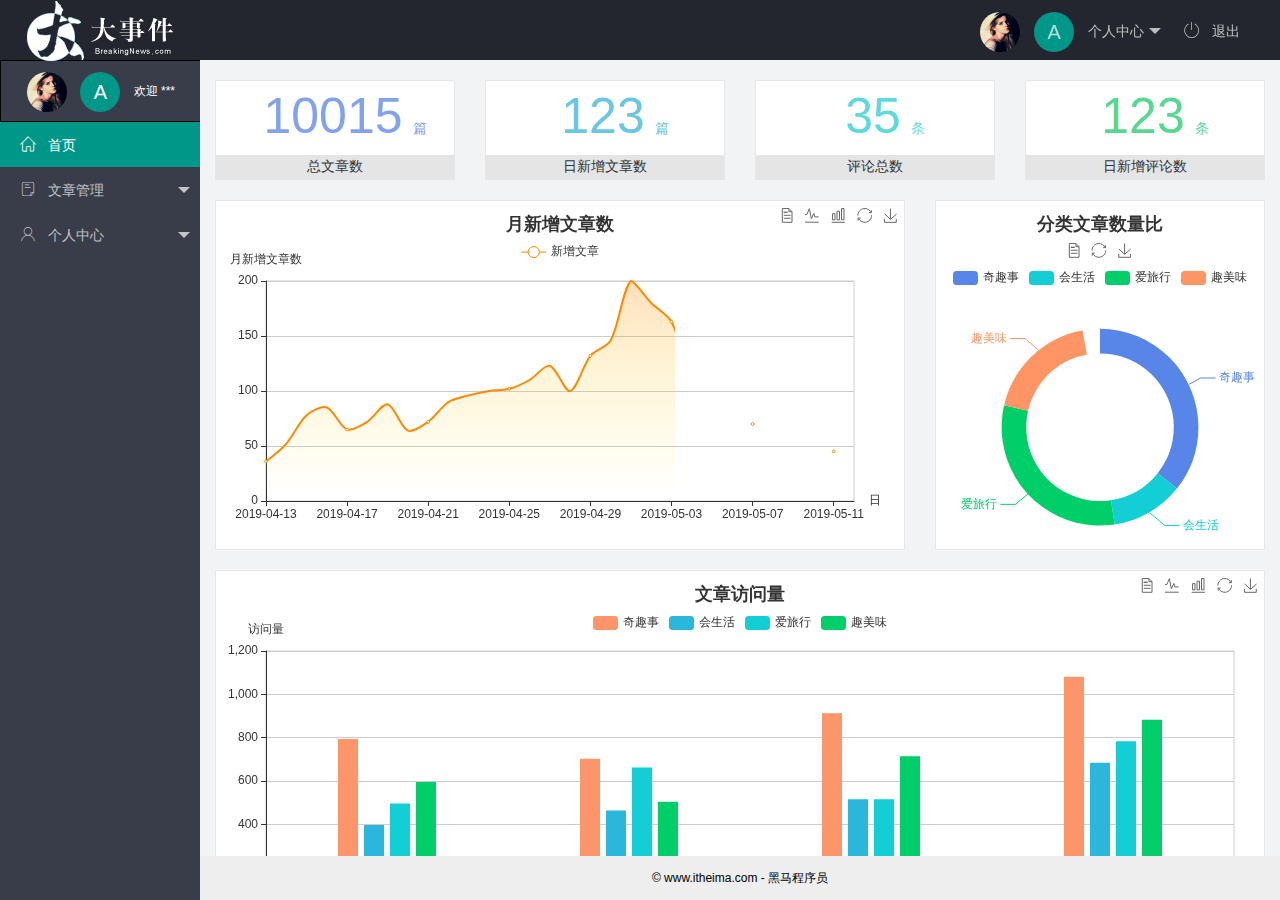
==== commit e5c2e0ed: "个人中心功能完成" ====
--- a/index.html
+++ b/index.html
@@ -31,9 +31,9 @@
                        
                     </a>
                     <dl class="layui-nav-child">
-                        <dd><a href="">基本资料</a></dd>
-                        <dd><a href="">更换头像</a></dd>
-                        <dd><a href="">重置密码</a></dd>
+                        <dd><a href="/user/user_info.html" target="fm">基本资料</a></dd>
+                        <dd><a href="/user/user_avatar.html" target="fm">更换头像</a></dd>
+                        <dd><a href="/user/user_pwd.html" target="fm">重置密码</a></dd>
                     </dl>
                 </li>
                 <li class="layui-nav-item">
@@ -86,13 +86,13 @@
                         </a>
                         <dl class="layui-nav-child">
                             <dd>
-                                <a href="javascript:;"><i class="layui-icon layui-icon-app"></i>基本资料</a>
+                                <a href="/user/user_info.html" target="fm"><i class="layui-icon layui-icon-app"></i>基本资料</a>
                             </dd>
                             <dd>
-                                <a href="javascript:;"><i class="layui-icon layui-icon-app"></i>更换头像</a>
+                                <a href="/user/user_avatar.html" target="fm"><i class="layui-icon layui-icon-app"></i>更换头像</a>
                             </dd>
                             <dd>
-                                <a href="javascript:;"><i class="layui-icon layui-icon-app"></i>重置密码</a>
+                                <a href="/user/user_pwd.html" target="fm"><i class="layui-icon layui-icon-app"></i>重置密码</a>
                             </dd>
                         </dl>
                     </li>
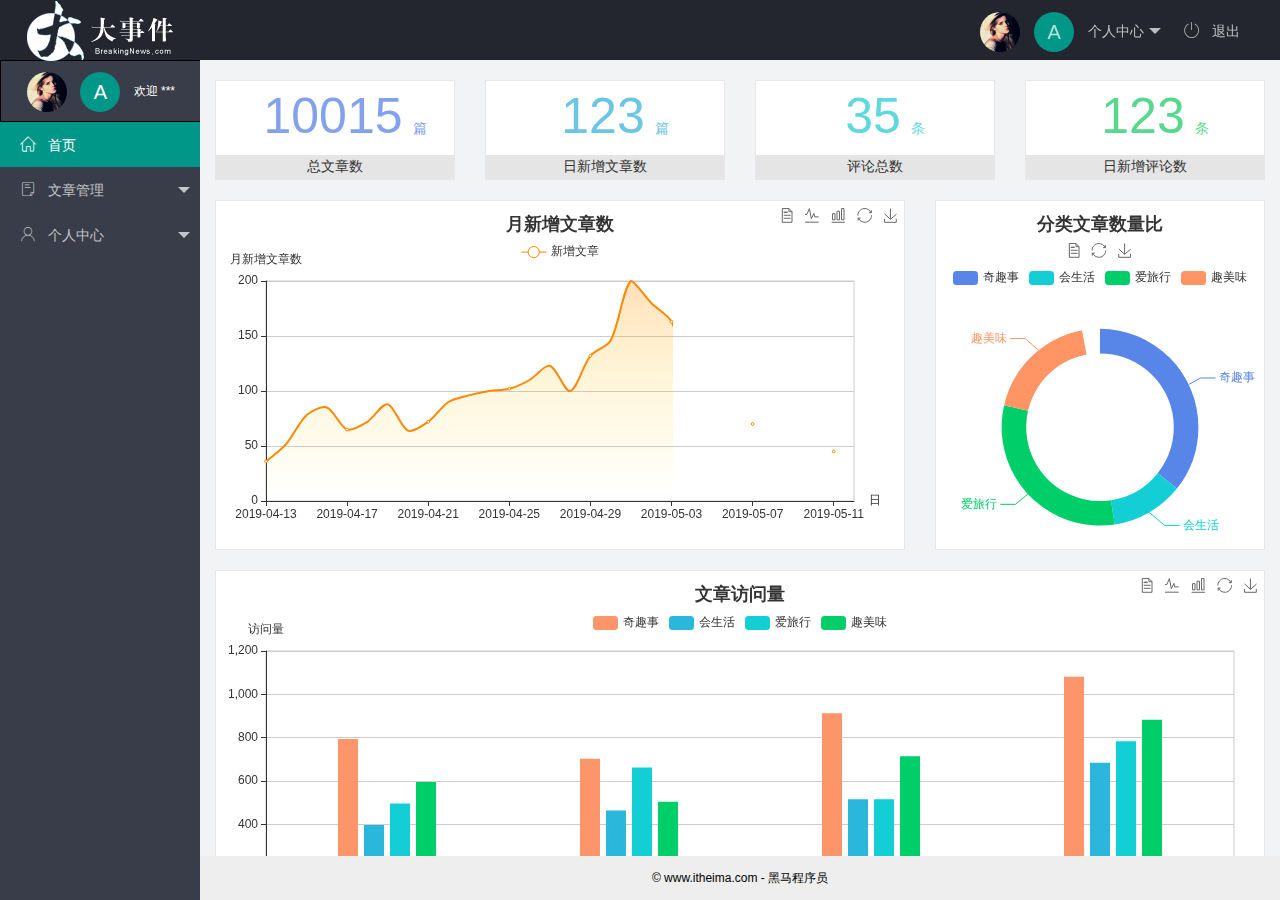
==== commit 79634d8e: "完成文章管理开发" ====
--- a/index.html
+++ b/index.html
@@ -69,13 +69,13 @@
                         </a>
                         <dl class="layui-nav-child">
                             <dd>
-                                <a href="javascript:;"><i class="layui-icon layui-icon-app"></i>文章类别</a>
+                                <a href="/article/art_cate.html" target="fm" ><i class="layui-icon layui-icon-app"></i>文章类别</a>
                             </dd>
                             <dd>
-                                <a href="javascript:;"><i class="layui-icon layui-icon-app"></i>文章列表</a>
+                                <a href="/article/art_list.html" target="fm"><i class="layui-icon layui-icon-app"></i>文章列表</a>
                             </dd>
                             <dd>
-                                <a href="javascript:;"><i class="layui-icon layui-icon-app"></i>文章发布</a>
+                                <a href="/article/art_pub.html" target="fm"><i class="layui-icon layui-icon-app"></i>文章发布</a>
                             </dd>
                         </dl>
                     </li>
